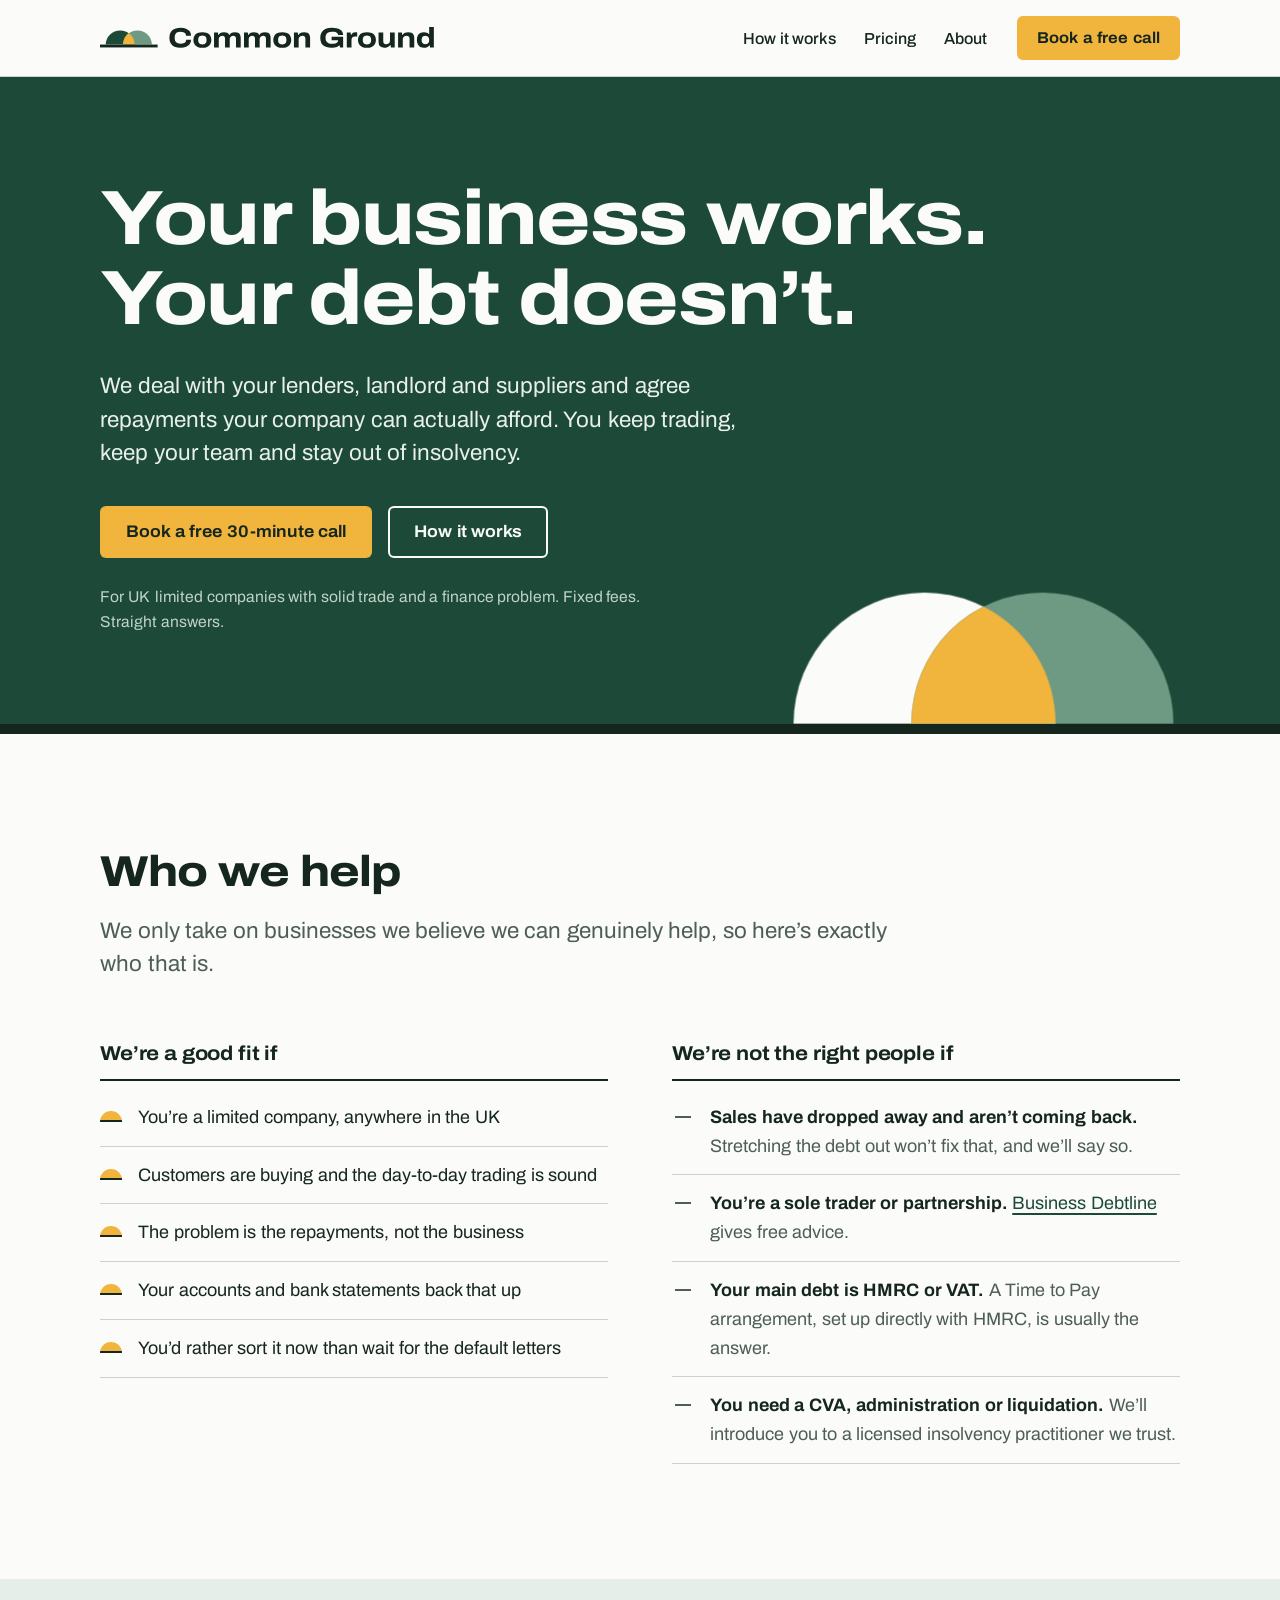
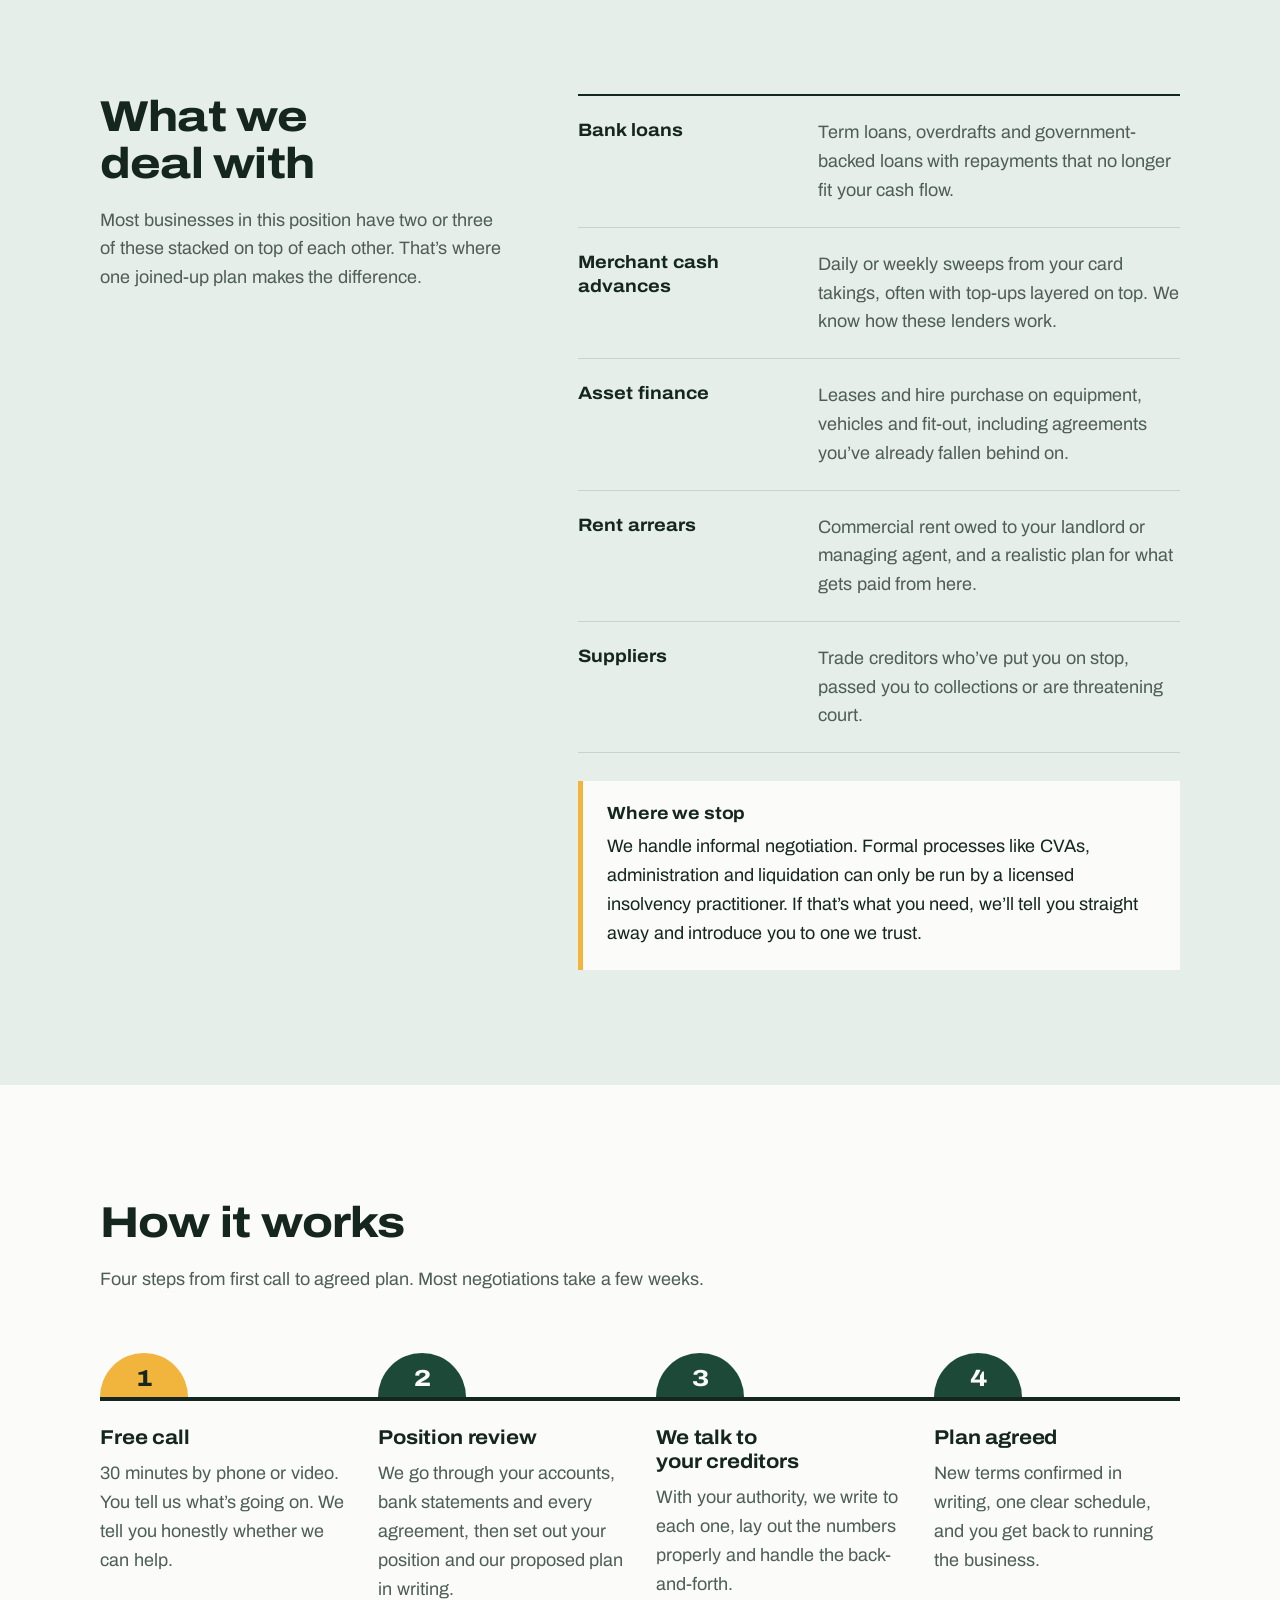
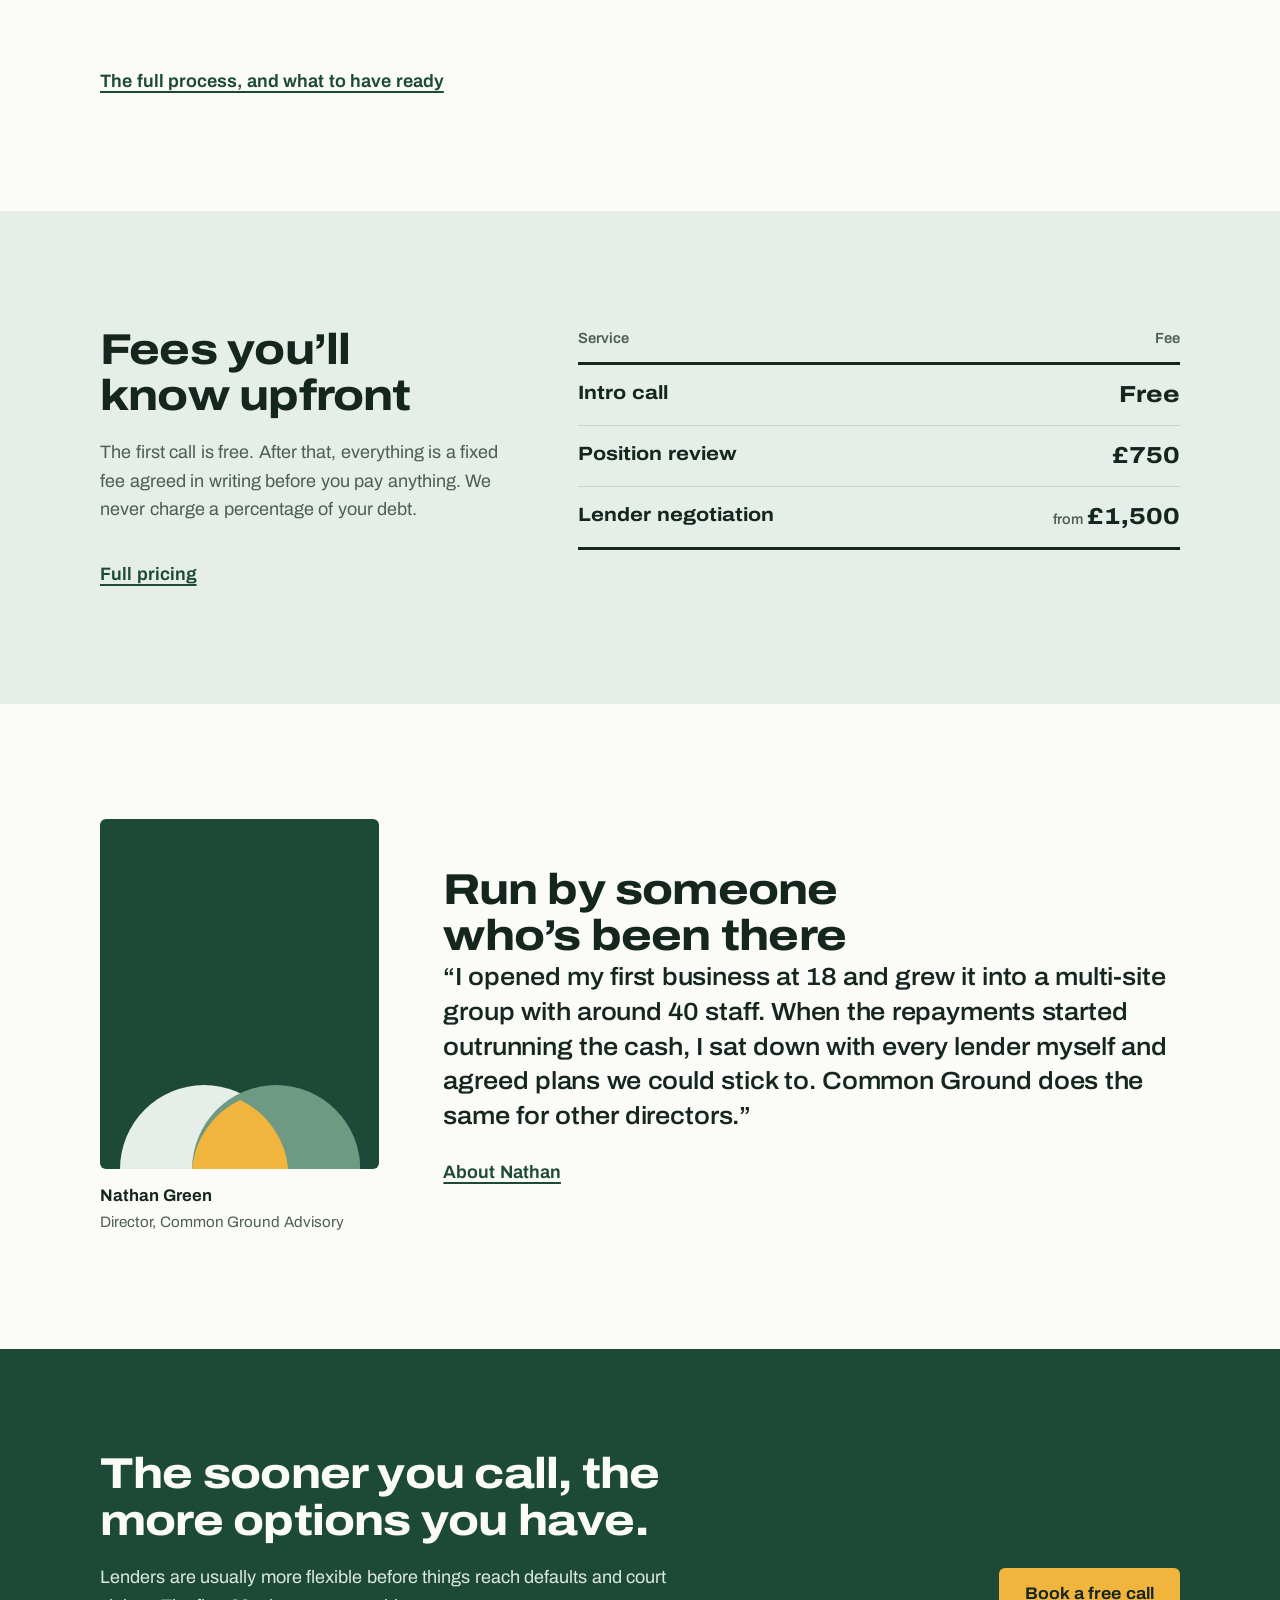
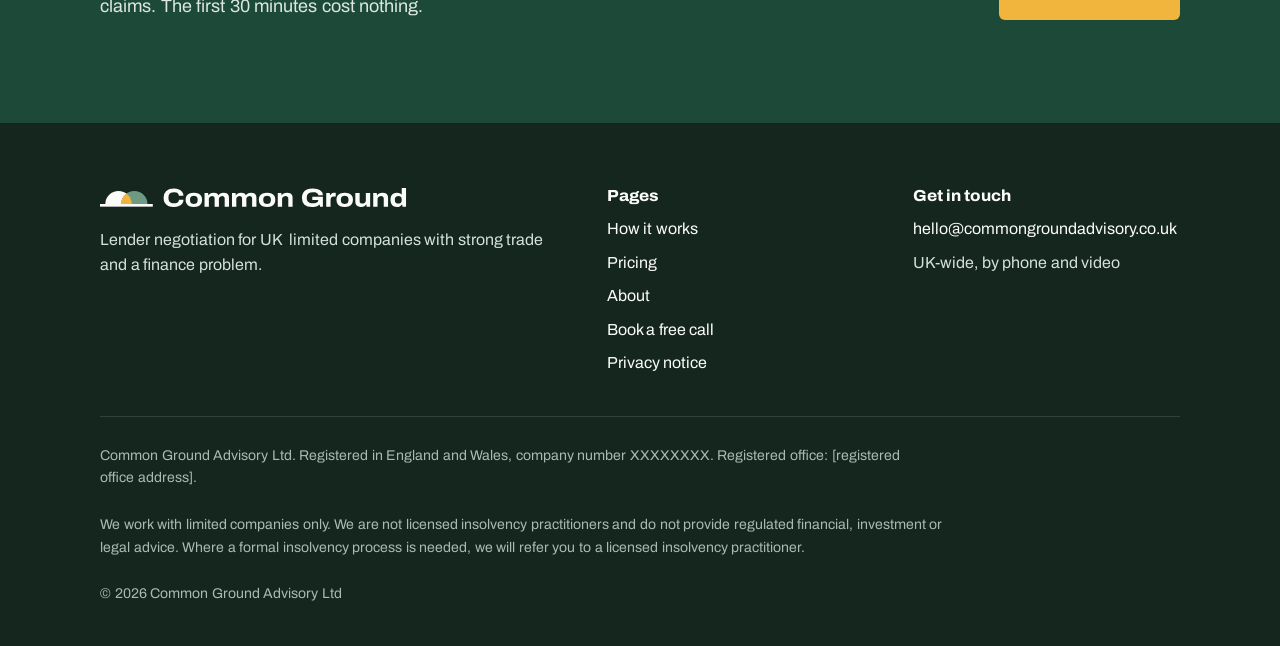
==== index.html @ d784350e "Move the site to the repository root Pages reference assets with root-absolute paths, so serving the" ====
<!doctype html>
<html lang="en-GB" class="no-js">
<head>
<meta charset="utf-8">
<meta name="viewport" content="width=device-width, initial-scale=1">
<title>Common Ground Advisory | Lender negotiation for limited companies</title>
<meta name="description" content="We negotiate with your lenders, landlord and suppliers to agree repayments your business can afford. For UK&thinsp; limited companies with strong trade and a finance problem.">
<link rel="canonical" href="https://www.commongroundadvisory.co.uk/">
<meta property="og:type" content="website">
<meta property="og:site_name" content="Common Ground Advisory">
<meta property="og:title" content="Common Ground Advisory | Lender negotiation for limited companies">
<meta property="og:description" content="We negotiate with your lenders, landlord and suppliers to agree repayments your business can afford. For UK&thinsp; limited companies with strong trade and a finance problem.">
<meta property="og:url" content="https://www.commongroundadvisory.co.uk/">
<meta property="og:image" content="https://www.commongroundadvisory.co.uk/assets/img/og-image.png">
<meta property="og:image:width" content="1200">
<meta property="og:image:height" content="630">
<meta property="og:locale" content="en_GB">
<meta name="twitter:card" content="summary_large_image">
<meta name="theme-color" content="#1D4A38">
<link rel="icon" href="/favicon.svg" type="image/svg+xml">
<link rel="icon" href="/favicon-32.png" sizes="32x32" type="image/png">
<link rel="apple-touch-icon" href="/apple-touch-icon.png">
<link rel="preload" href="/assets/fonts/archivo-variable.woff2" as="font" type="font/woff2" crossorigin>
<link rel="stylesheet" href="/assets/css/site.css">
<script src="/assets/js/site.js" defer></script>
<script type="application/ld+json">
{
  "@context": "https://schema.org",
  "@type": "ProfessionalService",
  "name": "Common Ground Advisory",
  "legalName": "Common Ground Advisory Ltd",
  "url": "https://www.commongroundadvisory.co.uk/",
  "logo": "https://www.commongroundadvisory.co.uk/assets/img/logo.png",
  "image": "https://www.commongroundadvisory.co.uk/assets/img/og-image.png",
  "email": "hello@commongroundadvisory.co.uk",
  "description": "Lender negotiation for UK&thinsp; limited companies with strong trade and a finance problem. We agree affordable repayment plans with lenders, landlords and suppliers.",
  "areaServed": {
    "@type": "Country",
    "name": "United Kingdom"
  },
  "founder": {
    "@type": "Person",
    "name": "Nathan Green"
  }
}
</script>
</head>
<body>
<a class="skip" href="#main">Skip to content</a>
<header class="site-header">
  <div class="wrap">
    <a class="brand" href="/" aria-label="Common Ground Advisory, home">
      <img src="/assets/img/logo-inline.svg" alt="Common Ground Advisory" width="336" height="24">
    </a>
    <button class="menu-toggle" type="button" aria-expanded="false" aria-controls="site-nav"><svg viewBox="0 0 18 18" aria-hidden="true" focusable="false"><path d="M1 4h16M1 9h16M1 14h16" stroke="currentColor" stroke-width="2"/></svg>Menu</button>
    <nav class="nav" id="site-nav" aria-label="Main">
      <ul>
          <li><a href="/how-it-works">How it works</a></li>
          <li><a href="/pricing">Pricing</a></li>
          <li><a href="/about">About</a></li>
      </ul>
      <a class="btn btn-primary" href="/contact">Book a free call</a>
    </nav>
  </div>
</header>
<main id="main">

<section class="hero on-forest">
  <div class="wrap">
    <h1><span>Your business works.</span> <span>Your debt doesn&rsquo;t.</span></h1>
    <div class="hero-copy">
      <p class="lead">We deal with your lenders, landlord and suppliers and agree repayments your company can actually afford. You keep trading, keep your team and stay out of insolvency.</p>
      <div class="btn-row">
        <a class="btn btn-primary" href="/contact">Book a free 30-minute call</a>
        <a class="btn btn-ghost" href="/how-it-works">How it works</a>
      </div>
      <p class="hero-note">For UK&thinsp; limited companies with solid trade and a finance problem. Fixed fees. Straight answers.</p>
    </div>
    <div class="hero-art" aria-hidden="true">
      <svg viewBox="0 0 600 262" xmlns="http://www.w3.org/2000/svg" focusable="false">
  <path class="disc-l" d="M10 262A200 200 0 0 1 410 262Z" fill="#FBFCFA"/>
  <path class="disc-r" d="M190 262A200 200 0 0 1 590 262Z" fill="#6E9A83"/>
  <path class="lens" d="M190 262A200 200 0 0 1 300 83.4A200 200 0 0 1 410 262Z" fill="#F1B43C"/>
</svg>
    </div>
  </div>
</section>
<div class="ground" role="presentation"></div>

<section class="band">
  <div class="wrap">
    <div class="section-head">
      <h2>Who we help</h2>
      <p class="lead muted">We only take on businesses we believe we can genuinely help, so here&rsquo;s exactly who that is.</p>
    </div>
    <div class="fit-grid">
      <div class="fit-col">
        <h3>We&rsquo;re a good fit if</h3>
        <ul class="ticks">
          <li>You&rsquo;re a limited company, anywhere in the UK</li>
          <li>Customers are buying and the day-to-day trading is sound</li>
          <li>The problem is the repayments, not the business</li>
          <li>Your accounts and bank statements back that up</li>
          <li>You&rsquo;d rather sort it now than wait for the default letters</li>
        </ul>
      </div>
      <div class="fit-col">
        <h3>We&rsquo;re not the right people if</h3>
        <ul class="crosses">
          <li><strong>Sales have dropped away and aren&rsquo;t coming back.</strong> Stretching the debt out won&rsquo;t fix that, and we&rsquo;ll say so.</li>
          <li><strong>You&rsquo;re a sole trader or partnership.</strong> <a href="https://businessdebtline.org" rel="noopener">Business Debtline</a> gives free advice.</li>
          <li><strong>Your main debt is HMRC or VAT.</strong> A Time to Pay arrangement, set up directly with HMRC, is usually the answer.</li>
          <li><strong>You need a CVA, administration or liquidation.</strong> We&rsquo;ll introduce you to a licensed insolvency practitioner we trust.</li>
        </ul>
      </div>
    </div>
  </div>
</section>

<section class="band band-sage">
  <div class="wrap split">
    <div class="section-head">
      <h2>What we deal with</h2>
      <p class="muted">Most businesses in this position have two or three of these stacked on top of each other. That&rsquo;s where one joined-up plan makes the difference.</p>
    </div>
    <div>
      <dl class="debts">
        <div><dt>Bank loans</dt><dd>Term loans, overdrafts and government-backed loans with repayments that no longer fit your cash flow.</dd></div>
        <div><dt>Merchant cash advances</dt><dd>Daily or weekly sweeps from your card takings, often with top-ups layered on top. We know how these lenders work.</dd></div>
        <div><dt>Asset finance</dt><dd>Leases and hire purchase on equipment, vehicles and fit-out, including agreements you&rsquo;ve already fallen behind on.</dd></div>
        <div><dt>Rent arrears</dt><dd>Commercial rent owed to your landlord or managing agent, and a realistic plan for what gets paid from here.</dd></div>
        <div><dt>Suppliers</dt><dd>Trade creditors who&rsquo;ve put you on stop, passed you to collections or are threatening court.</dd></div>
      </dl>
      <div class="aside-note">
        <h3>Where we stop</h3>
        <p>We handle informal negotiation. Formal processes like CVAs, administration and liquidation can only be run by a licensed insolvency practitioner. If that&rsquo;s what you need, we&rsquo;ll tell you straight away and introduce you to one we trust.</p>
      </div>
    </div>
  </div>
</section>

<section class="band">
  <div class="wrap">
    <div class="section-head">
      <h2>How it works</h2>
      <p class="muted">Four steps from first call to agreed plan. Most negotiations take a few weeks.</p>
    </div>
    <ol class="steps">
      <li><h3>Free call</h3><p>30 minutes by phone or video. You tell us what&rsquo;s going on. We tell you honestly whether we can help.</p></li>
      <li><h3>Position review</h3><p>We go through your accounts, bank statements and every agreement, then set out your position and our proposed plan in writing.</p></li>
      <li><h3>We talk to your creditors</h3><p>With your authority, we write to each one, lay out the numbers properly and handle the back-and-forth.</p></li>
      <li><h3>Plan agreed</h3><p>New terms confirmed in writing, one clear schedule, and you get back to running the business.</p></li>
    </ol>
    <p class="mt-l"><a class="link-strong" href="/how-it-works">The full process, and what to have ready</a></p>
  </div>
</section>

<section class="band band-sage">
  <div class="wrap split">
    <div class="section-head">
      <h2>Fees you&rsquo;ll know upfront</h2>
      <p class="muted">The first call is free. After that, everything is a fixed fee agreed in writing before you pay anything. We never charge a percentage of your debt.</p>
      <p><a class="link-strong" href="/pricing">Full pricing</a></p>
    </div>
    <table class="ledger compact">
      <thead><tr><th scope="col">Service</th><th scope="col" class="amt">Fee</th></tr></thead>
      <tbody>
        <tr><th scope="row">Intro call</th><td class="amt">Free</td></tr>
        <tr><th scope="row">Position review</th><td class="amt">&pound;750</td></tr>
        <tr><th scope="row">Lender negotiation</th><td class="amt"><span class="from">from</span>&pound;1,500</td></tr>
      </tbody>
    </table>
  </div>
</section>

<section class="band">
  <div class="wrap teaser">
    <figure class="portrait">
      <div class="frame">
        <!-- Replace this placeholder with your photo:
             <img src="/assets/img/nathan.jpg" alt="Nathan Green, Director of Common Ground Advisory" width="800" height="1000"> -->
        <svg viewBox="0 0 400 190" xmlns="http://www.w3.org/2000/svg" aria-hidden="true" focusable="false">
  <path d="M0 190A140 140 0 0 1 280 190Z" fill="#E6EEE9"/>
  <path d="M120 190A140 140 0 0 1 400 190Z" fill="#6E9A83"/>
  <path d="M120 190A140 140 0 0 1 200 75.1A140 140 0 0 1 280 190Z" fill="#F1B43C"/>
</svg>
      </div>
      <figcaption><strong>Nathan Green</strong>Director, Common Ground Advisory</figcaption>
    </figure>
    <div>
      <h2>Run by someone who&rsquo;s been there</h2>
      <blockquote class="mt-m">
        <p>&ldquo;I opened my first business at 18 and grew it into a multi-site group with around 40 staff. When the repayments started outrunning the cash, I sat down with every lender myself and agreed plans we could stick to. Common Ground does the same for other directors.&rdquo;</p>
      </blockquote>
      <a class="link-strong" href="/about">About Nathan</a>
    </div>
  </div>
</section>

<section class="cta-band on-forest">
  <div class="wrap">
    <div>
      <h2>The sooner you call, the more options you have.</h2>
      <p>Lenders are usually more flexible before things reach defaults and court claims. The first 30 minutes cost nothing.</p>
    </div>
    <a class="btn btn-primary" href="/contact">Book a free call</a>
  </div>
</section>
</main>
<footer class="site-footer">
  <div class="wrap">
    <div class="foot-top">
      <div>
        <img src="/assets/img/logo-inline-reverse.svg" alt="Common Ground Advisory" width="308" height="22">
        <p>Lender negotiation for UK&thinsp; limited companies with strong trade and a finance problem.</p>
      </div>
      <div>
        <h2>Pages</h2>
        <ul>
          <li><a href="/how-it-works">How it works</a></li>
          <li><a href="/pricing">Pricing</a></li>
          <li><a href="/about">About</a></li>
          <li><a href="/contact">Book a free call</a></li>
          <li><a href="/privacy">Privacy notice</a></li>
        </ul>
      </div>
      <div>
        <h2>Get in touch</h2>
        <ul>
          <li><a href="mailto:hello@commongroundadvisory.co.uk">hello@<wbr>commongroundadvisory.co.uk</a></li>
          <li>UK-wide, by phone and video</li>
        </ul>
      </div>
    </div>
    <div class="legal">
      <p>Common Ground Advisory Ltd. Registered in England and Wales, company number XXXXXXXX. Registered office: [registered office address].</p>
      <p>We work with limited companies only. We are not licensed insolvency practitioners and do not provide regulated financial, investment or legal advice. Where a formal insolvency process is needed, we will refer you to a licensed insolvency practitioner.</p>
      <p>&copy; 2026 Common Ground Advisory Ltd</p>
    </div>
  </div>
</footer>
</body>
</html>
---- assets/css/site.css ----
/* Common Ground Advisory
   Colours, type and layout for the whole site. */

@font-face {
  font-family: "Archivo";
  src: url("/assets/fonts/archivo-variable.woff2") format("woff2-variations"),
       url("/assets/fonts/archivo-variable.woff2") format("woff2");
  font-weight: 100 900;
  font-stretch: 62% 125%;
  font-style: normal;
  font-display: swap;
}

:root {
  --ink: #15261F;
  --forest: #1D4A38;
  --forest-deep: #173D2E;
  --moss: #6E9A83;
  --sage: #E6EEE9;
  --paper: #FBFCFA;
  --marigold: #F1B43C;
  --marigold-deep: #DE9F22;
  --muted: #4E5E56;
  --rule: #C6D4CB;
  --on-forest-muted: #BFD3C7;

  --wrap: 1160px;
  --gutter: clamp(20px, 4vw, 40px);
  --band: clamp(64px, 9vw, 120px);
  --radius: 6px;

  --display: "Archivo", "Helvetica Neue", Arial, sans-serif;
  --text: "Archivo", "Helvetica Neue", Arial, sans-serif;
}

*, *::before, *::after { box-sizing: border-box; }
html { -webkit-text-size-adjust: 100%; text-size-adjust: 100%; }
body {
  margin: 0;
  background: var(--paper);
  color: var(--ink);
  font-family: var(--text);
  font-size: 1.125rem;
  line-height: 1.6;
  font-stretch: 100%;
  font-weight: 400;
  word-spacing: 0.03em;
  -webkit-font-smoothing: antialiased;
  text-rendering: optimizeLegibility;
}
img, svg { display: block; max-width: 100%; }

/* ---------- Type ---------- */
h1, h2, h3, h4 {
  word-spacing: 0;
  font-family: var(--display);
  font-stretch: 116%;
  font-weight: 760;
  line-height: 1.04;
  letter-spacing: -0.018em;
  margin: 0;
  text-wrap: balance;
}
h1 { font-size: clamp(2.5rem, 5.8vw, 4.6rem); }
h2 { font-size: clamp(1.85rem, 3.4vw, 2.7rem); line-height: 1.08; }
h3 { font-size: 1.25rem; font-stretch: 110%; font-weight: 700; line-height: 1.2; letter-spacing: -0.008em; }
p { margin: 0 0 1em; text-wrap: pretty; }
p:last-child { margin-bottom: 0; }
.lead { font-size: clamp(1.2rem, 1.8vw, 1.4rem); line-height: 1.5; max-width: 38em; }
.small { font-size: 0.9rem; line-height: 1.55; }
.muted { color: var(--muted); }
.measure { max-width: 40em; }

a { color: var(--forest); text-decoration-thickness: 1.5px; text-underline-offset: 0.2em; }
a:hover { color: var(--ink); text-decoration-thickness: 2.5px; }
:focus-visible { outline: 3px solid var(--marigold); outline-offset: 3px; border-radius: 2px; }

strong { font-weight: 680; }

.skip {
  position: absolute; left: 12px; top: -60px; z-index: 50;
  background: var(--ink); color: var(--paper); padding: 10px 16px; border-radius: var(--radius);
}
.skip:focus { top: 12px; }

.wrap { max-width: var(--wrap); margin-inline: auto; padding-inline: var(--gutter); }

/* ---------- Buttons ---------- */
.btn {
  display: inline-flex; align-items: center; justify-content: center;
  min-height: 52px; padding: 12px 24px;
  font: inherit; font-weight: 660; font-stretch: 106%; font-size: 1.05rem; line-height: 1.2;
  text-decoration: none; border-radius: var(--radius); border: 2px solid transparent;
  cursor: pointer; transition: background-color .15s ease, color .15s ease, border-color .15s ease;
}
.btn-primary { background: var(--marigold); color: var(--ink); }
.btn-primary:hover { background: var(--marigold-deep); color: var(--ink); }
.btn-primary:focus-visible { outline-color: var(--ink); }
.btn-ghost { border-color: currentColor; color: var(--ink); background: transparent; }
.btn-ghost:hover { background: var(--ink); border-color: var(--ink); color: var(--paper); }
.on-forest .btn-ghost { color: var(--paper); }
.on-forest .btn-ghost:hover { background: var(--paper); border-color: var(--paper); color: var(--forest); }
.btn-row { display: flex; flex-wrap: wrap; gap: 12px 16px; align-items: center; }

/* ---------- Header ---------- */
.site-header { background: var(--paper); border-bottom: 1px solid var(--rule); position: relative; z-index: 20; }
.site-header .wrap { display: flex; align-items: center; justify-content: space-between; gap: 24px; min-height: 76px; }
.brand { display: inline-flex; align-items: center; flex-shrink: 0; }
.brand img { height: 24px; width: auto; }
@media (max-width: 480px) { .brand img { height: 16px; } .site-header .wrap { gap: 12px; } }
.nav { display: flex; align-items: center; gap: 30px; }
.nav ul { display: flex; gap: 28px; list-style: none; margin: 0; padding: 0; }
.nav a:not(.btn) {
  color: var(--ink); text-decoration: none; font-weight: 520; font-size: 1rem;
  padding-block: 6px; border-bottom: 2px solid transparent;
}
.nav a:not(.btn):hover { border-bottom-color: var(--ink); }
.nav a[aria-current="page"] { border-bottom-color: var(--marigold); }
.nav .btn { min-height: 44px; padding: 8px 18px; font-size: 0.98rem; }
.menu-toggle {
  display: none; align-items: center; gap: 10px;
  font: inherit; font-weight: 600; font-size: 1rem; color: var(--ink);
  background: none; border: 2px solid var(--ink); border-radius: var(--radius);
  min-height: 44px; padding: 6px 14px; cursor: pointer;
}
.menu-toggle svg { width: 18px; height: 18px; flex: none; max-width: none; }

@media (max-width: 900px) {
  .menu-toggle { display: inline-flex; }
  .nav {
    display: none; position: absolute; left: 0; right: 0; top: 100%;
    background: var(--paper); border-bottom: 1px solid var(--rule);
    flex-direction: column; align-items: stretch; gap: 0; padding: 8px var(--gutter) 24px;
  }
  .nav.is-open { display: flex; }
  .nav ul { flex-direction: column; gap: 0; }
  .nav li a:not(.btn) { display: block; padding: 14px 0; border-bottom: 1px solid var(--rule); font-size: 1.1rem; }
  .nav li a[aria-current="page"] { border-bottom-color: var(--rule); box-shadow: inset 4px 0 0 var(--marigold); padding-left: 14px; }
  .nav .btn { margin-top: 18px; min-height: 52px; }
}
.no-js .nav { display: flex; position: static; }

/* ---------- Bands ---------- */
.band { padding-block: var(--band); }
.band-sage { background: var(--sage); }
.band-forest { background: var(--forest); color: var(--paper); }
.band-forest a:not(.btn) { color: var(--paper); }
.band-forest .muted { color: var(--on-forest-muted); }

.section-head { display: grid; gap: 18px; margin-bottom: clamp(36px, 5vw, 60px); max-width: 44em; }

/* ---------- Home hero ---------- */
.hero { background: var(--forest); color: var(--paper); overflow: hidden; position: relative; }
.hero .wrap {
  display: grid; grid-template-columns: minmax(0, 1.25fr) minmax(0, 0.75fr);
  column-gap: 32px; align-items: end;
  padding-top: clamp(56px, 8vw, 104px);
}
.hero h1 { grid-column: 1 / -1; font-size: clamp(2.5rem, 6vw, 5.2rem); }
.hero h1 span { display: block; }
.hero-copy { padding-bottom: clamp(56px, 7vw, 96px); }
.hero .lead { margin-top: 30px; color: #E9F0EC; }
.hero .btn-row { margin-top: 36px; }
.hero-note { margin-top: 26px; color: var(--on-forest-muted); font-size: 0.98rem; }

.hero-art { align-self: end; justify-self: end; width: 100%; max-width: 480px; }
.hero-art svg { width: 100%; height: auto; overflow: visible; }
.hero-art path { transform-box: fill-box; }
.ground { height: 10px; background: var(--ink); }

@media (prefers-reduced-motion: no-preference) {
  .hero-art .disc-l { animation: slide-l 1.1s cubic-bezier(.2,.7,.2,1) both .15s; }
  .hero-art .disc-r { animation: slide-r 1.1s cubic-bezier(.2,.7,.2,1) both .15s; }
  .hero-art .lens { animation: lens-in .5s ease-out both 1.1s; }
  @keyframes slide-l { from { transform: translateX(-34%); } to { transform: none; } }
  @keyframes slide-r { from { transform: translateX(34%); } to { transform: none; } }
  @keyframes lens-in { from { opacity: 0; } to { opacity: 1; } }
}

@media (max-width: 860px) {
  .hero .wrap { grid-template-columns: 1fr; gap: 0; }
  .hero .lead { margin-top: 24px; }
  .hero-copy { padding-bottom: 44px; }
  .hero-art { justify-self: center; max-width: 360px; }
}

/* ---------- Inner page header ---------- */
.page-head { background: var(--sage); border-bottom: 10px solid var(--ink); }
.page-head .wrap { padding-block: clamp(56px, 8vw, 100px) clamp(48px, 6vw, 80px); display: grid; gap: 24px; }
.page-head h1 { max-width: 12em; }

/* ---------- Fit lists ---------- */
.fit-grid { display: grid; grid-template-columns: 1fr 1fr; gap: clamp(28px, 5vw, 72px); }
.fit-col h3 { padding-bottom: 14px; border-bottom: 2px solid var(--ink); margin-bottom: 8px; }
.ticks, .crosses { list-style: none; margin: 0; padding: 0; }
.ticks li, .crosses li { position: relative; padding: 14px 0 14px 38px; border-bottom: 1px solid var(--rule); }
.ticks li::before {
  content: ""; position: absolute; left: 0; top: 22px; width: 22px; height: 11px;
  background: var(--marigold); border-radius: 11px 11px 0 0; box-shadow: inset 0 -2px 0 var(--ink);
}
.crosses li { color: var(--muted); }
.crosses li::before {
  content: ""; position: absolute; left: 3px; top: 27px; width: 16px; height: 2px; background: var(--muted);
}
.crosses strong { color: var(--ink); }
@media (max-width: 760px) { .fit-grid { grid-template-columns: 1fr; } }

/* ---------- Debt types ---------- */
.split { display: grid; grid-template-columns: minmax(0, 0.8fr) minmax(0, 1.2fr); gap: clamp(32px, 6vw, 96px); align-items: start; }
.split .section-head { margin-bottom: 0; }
@media (min-width: 901px) { .split > .section-head { position: sticky; top: 32px; } }
@media (max-width: 900px) { .split { grid-template-columns: 1fr; } }

.debts { margin: 0; border-top: 2px solid var(--ink); }
.debts > div { display: grid; grid-template-columns: 13rem 1fr; gap: 8px 32px; padding: 22px 0; border-bottom: 1px solid var(--rule); }
.debts dt { font-weight: 700; font-stretch: 110%; font-size: 1.12rem; line-height: 1.35; }
.debts dd { margin: 0; color: var(--muted); }
@media (max-width: 620px) { .debts > div { grid-template-columns: 1fr; } }

.aside-note { margin-top: 28px; padding: 22px 24px; background: var(--paper); border-left: 5px solid var(--marigold); }
.aside-note h3 { margin-bottom: 8px; font-size: 1.1rem; }

/* ---------- Steps on a ground line ---------- */
.steps {
  list-style: none; margin: 0; padding: 0; counter-reset: step;
  display: grid; grid-template-columns: repeat(var(--n, 4), minmax(0, 1fr)); gap: 32px;
  position: relative;
}
.steps::before { /* the ground line */
  content: ""; position: absolute; left: 0; right: 0; top: 44px; height: 4px; background: var(--ink);
}
.steps li { counter-increment: step; position: relative; padding-top: 72px; }
.steps li::before {
  content: counter(step);
  position: absolute; left: 0; top: 0; width: 88px; height: 44px;
  display: grid; place-items: end center; padding-bottom: 2px;
  background: var(--forest); color: var(--paper); border-radius: 44px 44px 0 0;
  font-family: var(--display); font-weight: 780; font-stretch: 118%; font-size: 1.45rem; line-height: 1.4;
  font-variant-numeric: tabular-nums;
}
.steps li:first-child::before { background: var(--marigold); color: var(--ink); }
.steps h3 { margin-bottom: 10px; }
.steps p { color: var(--muted); }
.band-sage .steps p { color: var(--muted); }
@media (max-width: 900px) {
  .steps { grid-template-columns: 1fr; gap: 0; }
  .steps::before { top: 0; bottom: 0; left: 42px; right: auto; width: 4px; height: auto; }
  .steps li { padding: 0 0 36px 116px; min-height: 80px; }
  .steps li:last-child { padding-bottom: 0; }
  .steps li::before { top: 0; }
}

/* ---------- Detailed process ---------- */
.process { list-style: none; margin: 0; padding: 0; counter-reset: step; border-top: 2px solid var(--ink); }
.process > li {
  counter-increment: step; display: grid; grid-template-columns: 5.5rem minmax(0, 1fr) minmax(0, 17rem);
  gap: 16px 40px; padding: 40px 0; border-bottom: 1px solid var(--rule);
}
.process > li::before {
  content: counter(step);
  font-family: var(--display); font-weight: 780; font-stretch: 120%; font-size: 3rem; line-height: 1;
  color: var(--forest); font-variant-numeric: tabular-nums;
}
.process h2 { font-size: clamp(1.5rem, 2.4vw, 1.9rem); margin-bottom: 14px; }
.process .body p { max-width: 36em; }
.process .gets { align-self: start; background: var(--sage); padding: 18px 20px; border-radius: var(--radius); font-size: 1rem; }
.process .gets h3 { font-size: 1rem; font-stretch: 105%; margin-bottom: 6px; }
.process .gets p { color: var(--muted); }
.process .optional { font-weight: 500; font-stretch: 100%; font-size: 0.6em; color: var(--muted); letter-spacing: 0; vertical-align: middle; margin-left: 6px; }
@media (max-width: 900px) {
  .process > li { grid-template-columns: 3.5rem minmax(0, 1fr); }
  .process > li::before { font-size: 2.2rem; }
  .process .gets { grid-column: 2; }
}
@media (max-width: 600px) {
  .process > li { grid-template-columns: 1fr; gap: 12px; padding: 32px 0; }
  .process > li::before { font-size: 2rem; }
  .process .gets { grid-column: 1; }
}

.checklist { columns: 2; column-gap: 48px; list-style: none; padding: 0; margin: 0; }
.checklist li { break-inside: avoid; padding: 12px 0 12px 34px; position: relative; border-bottom: 1px solid var(--rule); }
.checklist li::before {
  content: ""; position: absolute; left: 0; top: 19px; width: 18px; height: 14px;
  border: 2px solid var(--ink); border-radius: 2px;
}
@media (max-width: 700px) { .checklist { columns: 1; } }

/* ---------- Ledger (fees) ---------- */
.ledger { width: 100%; border-collapse: collapse; font-variant-numeric: tabular-nums lining-nums; }
.ledger caption { text-align: left; font-size: 0.95rem; color: var(--muted); caption-side: bottom; padding-top: 16px; }
.ledger thead th {
  text-align: left; font-weight: 600; font-size: 0.92rem; color: var(--muted);
  padding: 0 0 12px; border-bottom: 3px solid var(--ink);
}
.ledger td, .ledger tbody th { padding: 24px 0; border-bottom: 1px solid var(--rule); vertical-align: top; text-align: left; }
.ledger tbody tr:last-child td, .ledger tbody tr:last-child th { border-bottom: 3px solid var(--ink); }
.ledger tbody th { font-family: var(--display); font-stretch: 112%; font-weight: 720; font-size: 1.2rem; line-height: 1.3; padding-right: 32px; width: 28%; }
.ledger td.desc { color: var(--muted); padding-right: 32px; }
.ledger .amt { text-align: right; white-space: nowrap; font-family: var(--display); font-stretch: 116%; font-weight: 760; font-size: 1.45rem; line-height: 1.2; }
.ledger thead .amt { font-family: var(--text); font-stretch: 100%; font-weight: 600; font-size: 0.92rem; }
.ledger .amt small { display: block; font-family: var(--text); font-stretch: 100%; font-weight: 450; font-size: 0.85rem; color: var(--muted); margin-top: 4px; }
.ledger .from { font-size: 0.9rem; font-weight: 560; font-stretch: 100%; margin-right: 4px; color: var(--muted); }
.ledger.compact tbody th { width: auto; }
.ledger.compact td, .ledger.compact tbody th { padding: 16px 0; }
@media (max-width: 700px) {
  .ledger thead { display: none; }
  .ledger tbody tr { display: grid; grid-template-columns: 1fr auto; gap: 6px 16px; padding: 20px 0; border-bottom: 1px solid var(--rule); }
  .ledger tbody tr:last-child { border-bottom: 3px solid var(--ink); }
  .ledger tbody th, .ledger td { padding: 0; border: 0 !important; width: auto; }
  .ledger td.desc { grid-column: 1 / -1; grid-row: 2; padding-right: 0; }
  .ledger .amt { grid-column: 2; grid-row: 1; }
  .ledger:not(.compact) { border-top: 3px solid var(--ink); }
}

.tiers { display: grid; grid-template-columns: repeat(3, 1fr); border-top: 2px solid var(--ink); }
.tiers > div { padding: 22px 24px 22px 0; border-bottom: 1px solid var(--rule); }
.tiers > div + div { padding-left: 24px; border-left: 1px solid var(--rule); }
.tiers dt { color: var(--muted); font-size: 1rem; }
.tiers dd { margin: 4px 0 0; font-family: var(--display); font-stretch: 116%; font-weight: 760; font-size: 1.7rem; font-variant-numeric: tabular-nums; }
@media (max-width: 620px) {
  .tiers { grid-template-columns: 1fr; }
  .tiers > div + div { padding-left: 0; border-left: 0; }
  .tiers > div { display: flex; justify-content: space-between; align-items: baseline; padding-right: 0; }
}

.principles { display: grid; grid-template-columns: repeat(2, minmax(0, 1fr)); gap: 0 56px; margin: 0; }
.principles > div { padding: 24px 0; border-top: 1px solid var(--rule); }
.principles dt { font-family: var(--display); font-stretch: 112%; font-weight: 720; font-size: 1.2rem; line-height: 1.3; margin-bottom: 8px; }
.principles dd { margin: 0; color: var(--muted); }
@media (max-width: 760px) { .principles { grid-template-columns: 1fr; } }

/* ---------- About ---------- */
.person { display: grid; grid-template-columns: minmax(0, 0.75fr) minmax(0, 1.25fr); gap: clamp(32px, 6vw, 88px); align-items: start; }
.portrait { margin: 0; }
.portrait .frame {
  aspect-ratio: 4 / 5; background: var(--forest); border-radius: var(--radius); overflow: hidden;
  display: grid; place-items: end center; position: relative;
}
.portrait .frame img { width: 100%; height: 100%; object-fit: cover; }
.portrait .frame svg { width: 86%; margin-bottom: 0; }
.portrait figcaption { margin-top: 14px; font-size: 0.95rem; color: var(--muted); }
.portrait figcaption strong { display: block; color: var(--ink); font-size: 1.05rem; }
.story p { max-width: 36em; }
.story .lead { margin-bottom: 1.2em; }
.pull {
  margin: 36px 0; padding: 0 0 0 24px; border-left: 5px solid var(--marigold);
  font-family: var(--display); font-stretch: 110%; font-weight: 640; font-size: clamp(1.3rem, 2.2vw, 1.6rem); line-height: 1.3; letter-spacing: -0.01em;
  max-width: 24em;
}
@media (max-width: 800px) {
  .person { grid-template-columns: 1fr; }
  .portrait { max-width: 340px; }
}

.teaser { display: grid; grid-template-columns: minmax(0, 0.55fr) minmax(0, 1.45fr); gap: clamp(28px, 5vw, 72px); align-items: center; }
.teaser .portrait { max-width: 300px; }
.teaser blockquote { margin: 0 0 24px; }
.teaser blockquote p {
  font-family: var(--display); font-stretch: 108%; font-weight: 560; font-size: clamp(1.25rem, 2vw, 1.55rem); line-height: 1.4; letter-spacing: -0.006em; max-width: 30em;
}
@media (max-width: 760px) { .teaser { grid-template-columns: 1fr; } .teaser .portrait { max-width: 220px; } }

/* ---------- FAQ ---------- */
.faq { border-top: 2px solid var(--ink); max-width: 52rem; }
.faq details { border-bottom: 1px solid var(--rule); }
.faq summary {
  list-style: none; cursor: pointer; padding: 22px 48px 22px 0; position: relative;
  font-family: var(--display); font-stretch: 110%; font-weight: 680; font-size: 1.2rem; line-height: 1.35;
}
.faq summary::-webkit-details-marker { display: none; }
.faq summary::after, .faq summary::before {
  content: ""; position: absolute; right: 6px; top: 50%; width: 18px; height: 3px; background: var(--ink);
  transition: transform .2s ease;
}
.faq summary::before { transform: rotate(90deg); }
.faq details[open] summary::before { transform: rotate(0deg); }
.faq summary:hover { color: var(--forest); }
.faq .answer { padding: 0 0 24px; max-width: 40em; color: var(--muted); }

/* ---------- CTA band ---------- */
.cta-band { background: var(--forest); color: var(--paper); position: relative; overflow: hidden; }
.cta-band .wrap { display: grid; grid-template-columns: minmax(0, 1fr) auto; gap: 32px 64px; align-items: end; padding-block: clamp(64px, 8vw, 104px); }
.cta-band h2 { max-width: 14em; }
.cta-band p { margin-top: 18px; color: #DCE7E1; max-width: 34em; }
@media (max-width: 800px) { .cta-band .wrap { grid-template-columns: 1fr; align-items: start; } }

/* ---------- Contact ---------- */
.contact-grid { display: grid; grid-template-columns: minmax(0, 1.3fr) minmax(0, 0.7fr); gap: clamp(36px, 6vw, 88px); align-items: start; }
@media (max-width: 900px) { .contact-grid { grid-template-columns: 1fr; } }

.form { display: grid; gap: 24px; }
.form .row { display: grid; grid-template-columns: 1fr 1fr; gap: 24px; }
@media (max-width: 620px) { .form .row { grid-template-columns: 1fr; } }
.field { display: grid; gap: 8px; }
.field label, .field legend { font-weight: 620; font-size: 1rem; }
.field .hint { font-size: 0.92rem; color: var(--muted); margin-top: -4px; }
.field .req { color: var(--muted); font-weight: 450; }
input[type="text"], input[type="email"], input[type="tel"], select, textarea {
  width: 100%; font: inherit; font-size: 1.05rem; color: var(--ink);
  background: #fff; border: 1.5px solid #93A89B; border-radius: var(--radius);
  padding: 12px 14px; min-height: 52px;
}
textarea { min-height: 150px; resize: vertical; line-height: 1.5; }
select {
  appearance: none; -webkit-appearance: none;
  background-image: url("data:image/svg+xml,%3Csvg xmlns='http://www.w3.org/2000/svg' viewBox='0 0 12 8'%3E%3Cpath d='M1 1l5 5 5-5' fill='none' stroke='%2315261F' stroke-width='2'/%3E%3C/svg%3E");
  background-repeat: no-repeat; background-position: right 16px center; background-size: 12px 8px; padding-right: 44px;
}
input:focus, select:focus, textarea:focus { outline: 3px solid var(--marigold); outline-offset: 1px; border-color: var(--ink); }
fieldset { border: 0; padding: 0; margin: 0; min-width: 0; }
fieldset legend { padding: 0; margin-bottom: 10px; }
.checks { display: grid; grid-template-columns: repeat(2, minmax(0, 1fr)); gap: 10px 24px; }
@media (max-width: 520px) { .checks { grid-template-columns: 1fr; } }
.check { display: flex; gap: 12px; align-items: center; font-size: 1.02rem; cursor: pointer; min-height: 36px; }
.check input { width: 22px; height: 22px; margin: 0; accent-color: var(--forest); flex-shrink: 0; }
.hp { position: absolute; left: -10000px; width: 1px; height: 1px; overflow: hidden; }
.form-foot { display: grid; gap: 14px; }
.form-foot .btn { justify-self: start; }
.form-status { padding: 18px 20px; border-radius: var(--radius); font-weight: 520; }
.form-status:empty { display: none; }
.form-status.is-ok { background: var(--sage); border-left: 5px solid var(--forest); }
.form-status.is-error { background: #FBEDE9; border-left: 5px solid #A33A22; }

.next-steps .email, .foot-top a[href^="mailto"] { overflow-wrap: anywhere; }
.contact-grid > * { min-width: 0; }
.next-steps { background: var(--sage); border-radius: var(--radius); padding: 28px; display: grid; gap: 22px; }
.next-steps h2 { font-size: 1.4rem; }
.next-steps ol { margin: 0; padding-left: 1.3em; display: grid; gap: 12px; }
.next-steps ol li::marker { font-weight: 760; color: var(--forest); }
.next-steps .contact-line { padding-top: 20px; border-top: 1px solid var(--rule); }

/* ---------- Prose (privacy) ---------- */
.prose { max-width: 42em; }
.prose h2 { font-size: 1.6rem; margin: 2.2em 0 0.6em; }
.prose h2:first-child { margin-top: 0; }
.prose ul { padding-left: 1.2em; margin: 0 0 1em; }
.prose li { margin-bottom: 0.4em; }

/* ---------- Footer ---------- */
.site-footer { background: var(--ink); color: #D5E0DA; font-size: 1rem; }
.site-footer a { color: var(--paper); }
.site-footer .wrap { padding-block: 64px 40px; }
.foot-top { display: grid; grid-template-columns: minmax(0, 1.4fr) repeat(2, minmax(0, 0.8fr)); gap: 40px; padding-bottom: 40px; border-bottom: 1px solid #2E443A; }
.foot-top img { height: 22px; width: auto; margin-bottom: 18px; }
.foot-top h2 { font-size: 1rem; font-stretch: 105%; color: var(--paper); margin-bottom: 12px; letter-spacing: 0; }
.foot-top ul { list-style: none; margin: 0; padding: 0; display: grid; gap: 8px; }
.foot-top ul a { text-decoration: none; }
.foot-top ul a:hover { text-decoration: underline; }
.legal { padding-top: 28px; font-size: 0.88rem; line-height: 1.6; color: #A9BBB1; display: grid; gap: 10px; max-width: 60em; }
@media (max-width: 760px) { .foot-top { grid-template-columns: 1fr 1fr; } .foot-top > div:first-child { grid-column: 1 / -1; } }

/* ---------- Utilities ---------- */
.mt-l { margin-top: clamp(40px, 5vw, 64px); }
.mt-m { margin-top: 28px; }
.link-strong { font-weight: 640; }
.visually-hidden { position: absolute !important; width: 1px; height: 1px; overflow: hidden; clip: rect(0 0 0 0); white-space: nowrap; }

@media print {
  .site-header, .site-footer, .cta-band, .hero-art { display: none; }
  body { background: #fff; }
}
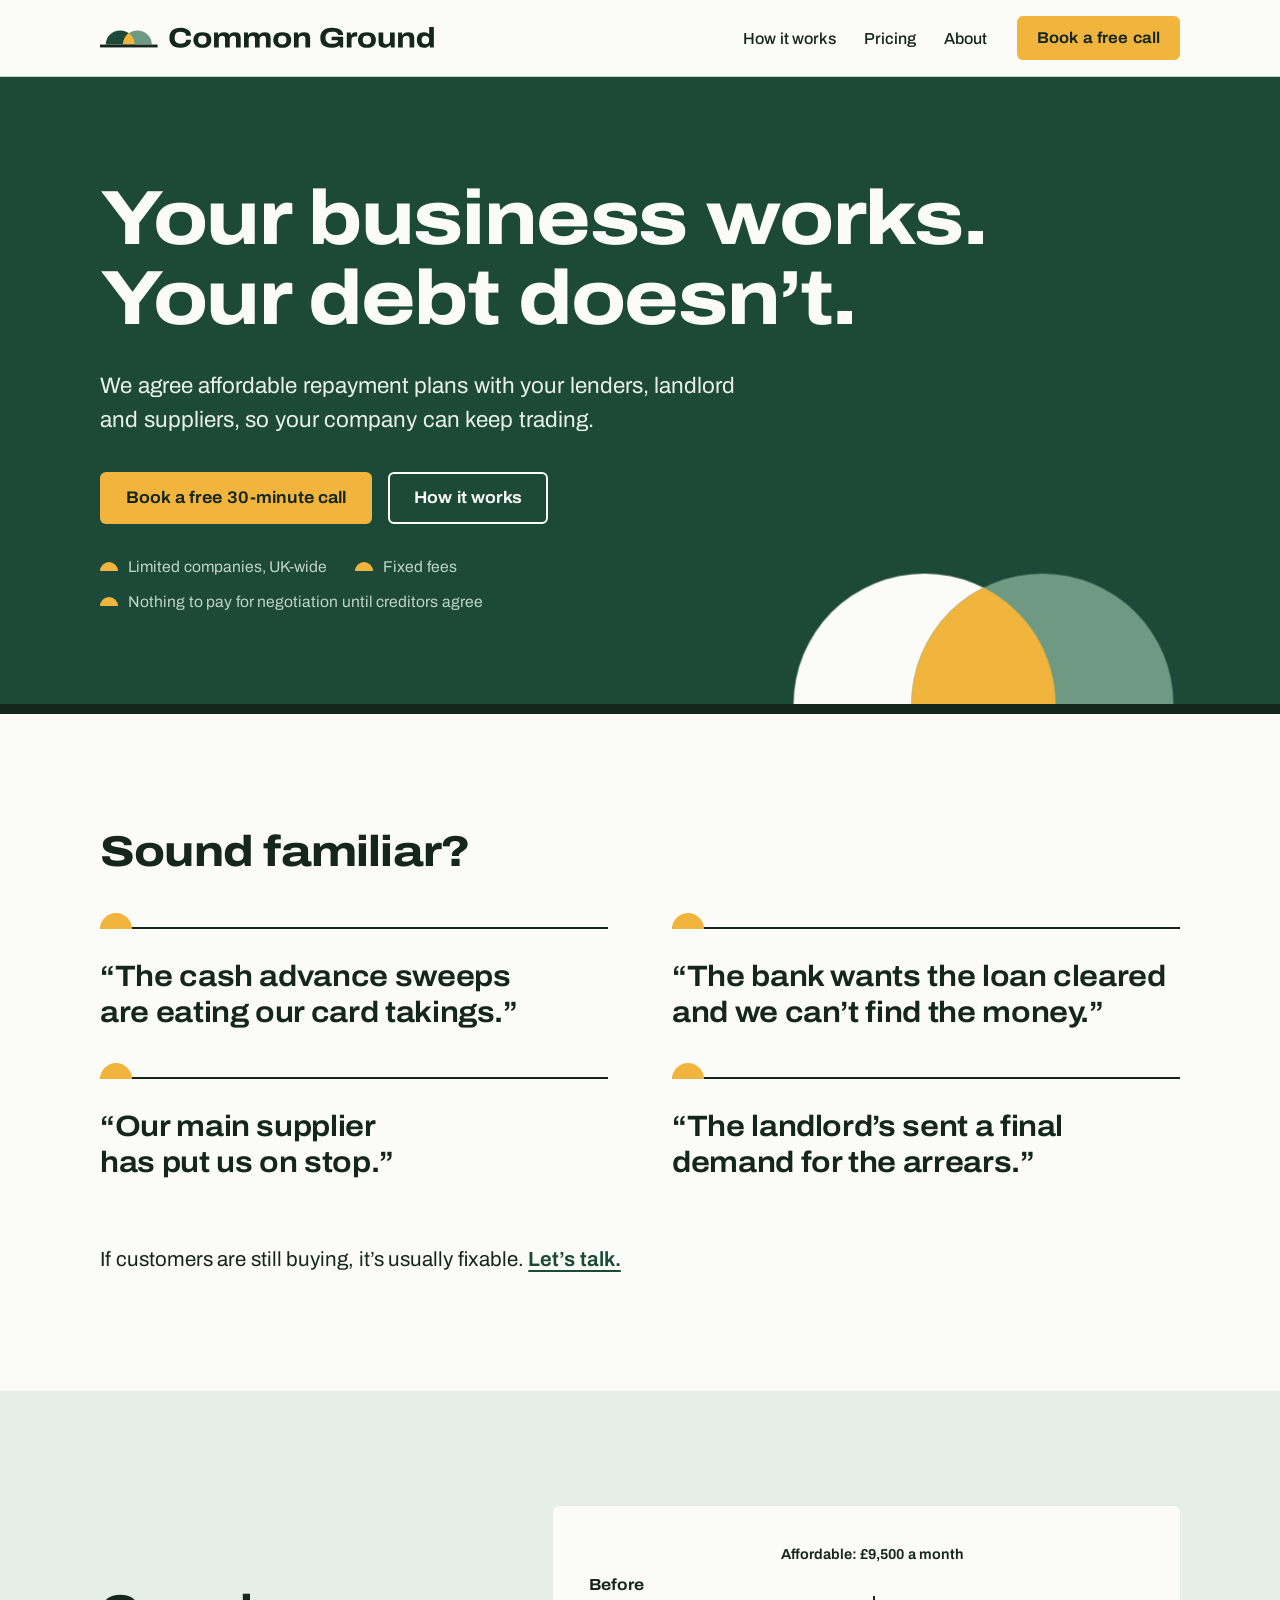
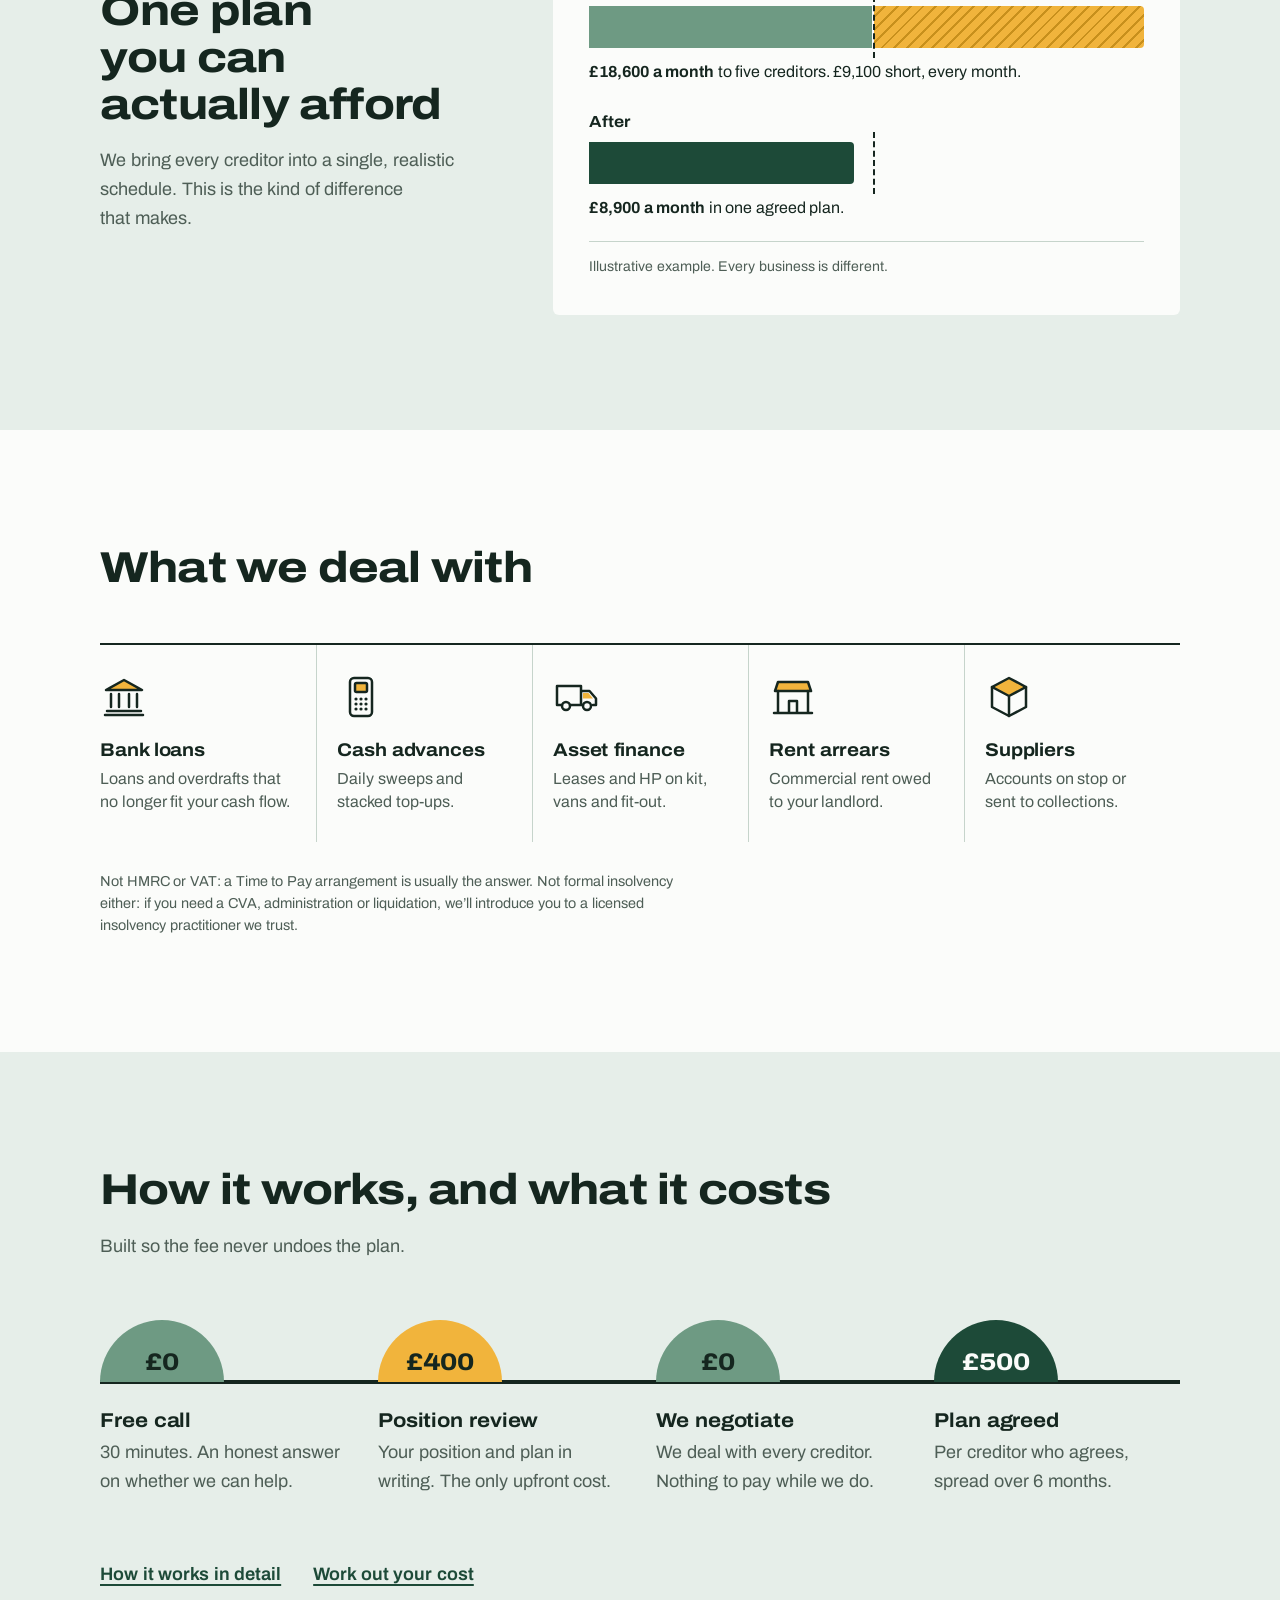
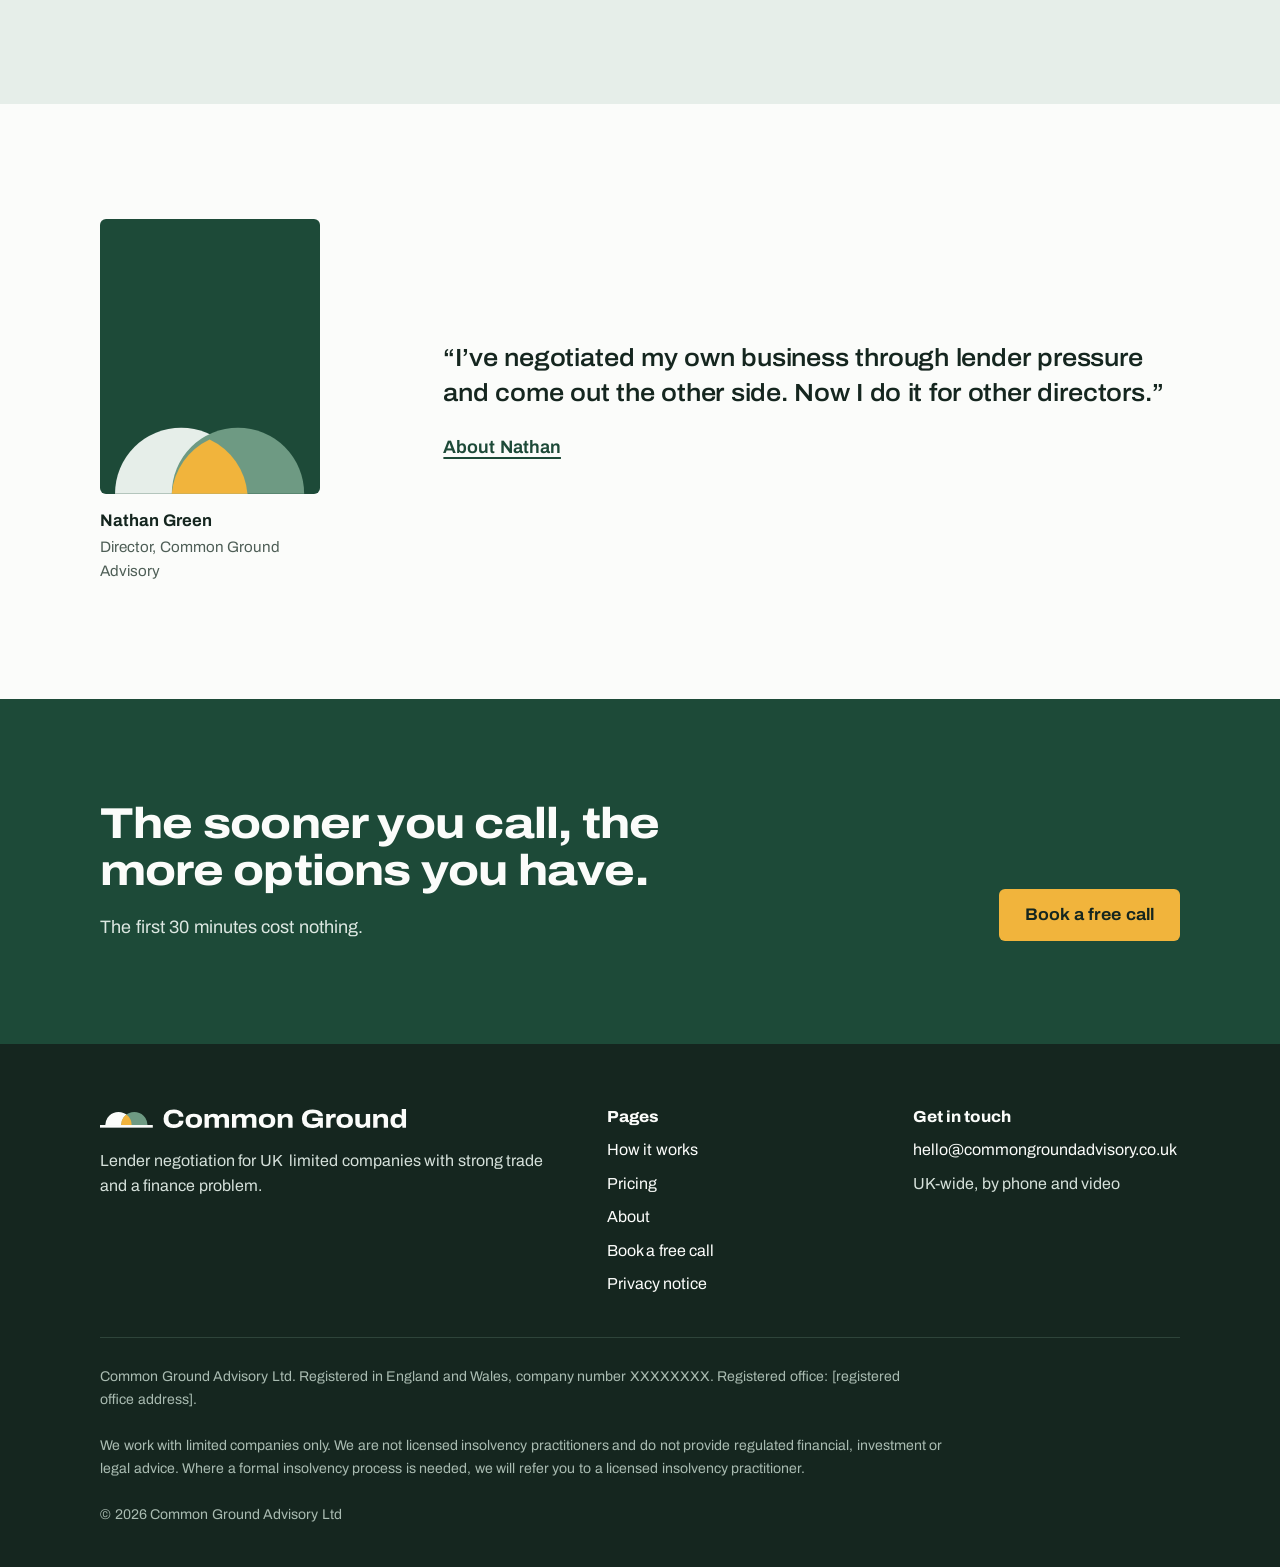
==== commit b29724d4: "Update site copy, pricing model and pricing calculator Replaces the fee structure with a £400 positi" ====
--- a/index.html
+++ b/index.html
@@ -4,12 +4,12 @@
 <meta charset="utf-8">
 <meta name="viewport" content="width=device-width, initial-scale=1">
 <title>Common Ground Advisory | Lender negotiation for limited companies</title>
-<meta name="description" content="We negotiate with your lenders, landlord and suppliers to agree repayments your business can afford. For UK&thinsp; limited companies with strong trade and a finance problem.">
+<meta name="description" content="We agree affordable repayment plans with your lenders, landlord and suppliers, so your company can keep trading. UK limited companies only.">
 <link rel="canonical" href="https://www.commongroundadvisory.co.uk/">
 <meta property="og:type" content="website">
 <meta property="og:site_name" content="Common Ground Advisory">
 <meta property="og:title" content="Common Ground Advisory | Lender negotiation for limited companies">
-<meta property="og:description" content="We negotiate with your lenders, landlord and suppliers to agree repayments your business can afford. For UK&thinsp; limited companies with strong trade and a finance problem.">
+<meta property="og:description" content="We agree affordable repayment plans with your lenders, landlord and suppliers, so your company can keep trading. UK limited companies only.">
 <meta property="og:url" content="https://www.commongroundadvisory.co.uk/">
 <meta property="og:image" content="https://www.commongroundadvisory.co.uk/assets/img/og-image.png">
 <meta property="og:image:width" content="1200">
@@ -33,7 +33,7 @@
   "logo": "https://www.commongroundadvisory.co.uk/assets/img/logo.png",
   "image": "https://www.commongroundadvisory.co.uk/assets/img/og-image.png",
   "email": "hello@commongroundadvisory.co.uk",
-  "description": "Lender negotiation for UK&thinsp; limited companies with strong trade and a finance problem. We agree affordable repayment plans with lenders, landlords and suppliers.",
+  "description": "Lender negotiation for UK limited companies with strong trade and a finance problem. We agree affordable repayment plans with lenders, landlords and suppliers.",
   "areaServed": {
     "@type": "Country",
     "name": "United Kingdom"
@@ -69,12 +69,16 @@
   <div class="wrap">
     <h1><span>Your business works.</span> <span>Your debt doesn&rsquo;t.</span></h1>
     <div class="hero-copy">
-      <p class="lead">We deal with your lenders, landlord and suppliers and agree repayments your company can actually afford. You keep trading, keep your team and stay out of insolvency.</p>
+      <p class="lead">We agree affordable repayment plans with your lenders, landlord and suppliers, so your company can keep trading.</p>
       <div class="btn-row">
         <a class="btn btn-primary" href="/contact">Book a free 30-minute call</a>
         <a class="btn btn-ghost" href="/how-it-works">How it works</a>
       </div>
-      <p class="hero-note">For UK&thinsp; limited companies with solid trade and a finance problem. Fixed fees. Straight answers.</p>
+      <ul class="hero-points">
+        <li>Limited companies, UK-wide</li>
+        <li>Fixed fees</li>
+        <li>Nothing to pay for negotiation until creditors agree</li>
+      </ul>
     </div>
     <div class="hero-art" aria-hidden="true">
       <svg viewBox="0 0 600 262" xmlns="http://www.w3.org/2000/svg" focusable="false">
@@ -89,87 +93,69 @@
 
 <section class="band">
   <div class="wrap">
+    <h2 class="section-title">Sound familiar?</h2>
+    <div class="familiar">
+      <blockquote><p>&ldquo;The cash advance sweeps are eating our card takings.&rdquo;</p></blockquote>
+      <blockquote><p>&ldquo;The bank wants the loan cleared and we can&rsquo;t find the money.&rdquo;</p></blockquote>
+      <blockquote><p>&ldquo;Our main supplier has put us on stop.&rdquo;</p></blockquote>
+      <blockquote><p>&ldquo;The landlord&rsquo;s sent a final demand for the arrears.&rdquo;</p></blockquote>
+    </div>
+    <p class="familiar-foot">If customers are still buying, it&rsquo;s usually fixable. <a class="link-strong" href="/contact">Let&rsquo;s talk.</a></p>
+  </div>
+</section>
+
+<section class="band band-sage">
+  <div class="wrap split split-chart">
     <div class="section-head">
-      <h2>Who we help</h2>
-      <p class="lead muted">We only take on businesses we believe we can genuinely help, so here&rsquo;s exactly who that is.</p>
-    </div>
-    <div class="fit-grid">
-      <div class="fit-col">
-        <h3>We&rsquo;re a good fit if</h3>
-        <ul class="ticks">
-          <li>You&rsquo;re a limited company, anywhere in the UK</li>
-          <li>Customers are buying and the day-to-day trading is sound</li>
-          <li>The problem is the repayments, not the business</li>
-          <li>Your accounts and bank statements back that up</li>
-          <li>You&rsquo;d rather sort it now than wait for the default letters</li>
-        </ul>
-      </div>
-      <div class="fit-col">
-        <h3>We&rsquo;re not the right people if</h3>
-        <ul class="crosses">
-          <li><strong>Sales have dropped away and aren&rsquo;t coming back.</strong> Stretching the debt out won&rsquo;t fix that, and we&rsquo;ll say so.</li>
-          <li><strong>You&rsquo;re a sole trader or partnership.</strong> <a href="https://businessdebtline.org" rel="noopener">Business Debtline</a> gives free advice.</li>
-          <li><strong>Your main debt is HMRC or VAT.</strong> A Time to Pay arrangement, set up directly with HMRC, is usually the answer.</li>
-          <li><strong>You need a CVA, administration or liquidation.</strong> We&rsquo;ll introduce you to a licensed insolvency practitioner we trust.</li>
-        </ul>
-      </div>
-    </div>
+      <h2>One plan you can actually afford</h2>
+      <p class="muted">We bring every creditor into a single, realistic schedule. This is the kind of difference that makes.</p>
+    </div>
+    <figure class="plan-chart">
+      <div class="pc-plot" role="img" aria-label="Illustrative example. Before: repayments of £18,600 a month across five creditors, against £9,500 the business can afford, leaving it £9,100 short each month. After: one agreed plan of £8,900 a month.">
+        <div class="pc-limit" style="--x: 51.1%"><span>Affordable: &pound;9,500 a month</span></div>
+        <div class="pc-row">
+          <p class="pc-label">Before</p>
+          <div class="pc-track"><span class="seg seg-ok" style="width: 51.1%"></span><span class="seg seg-over" style="width: 48.9%"></span></div>
+          <p class="pc-value"><strong>&pound;18,600 a month</strong> to five creditors. &pound;9,100 short, every month.</p>
+        </div>
+        <div class="pc-row">
+          <p class="pc-label">After</p>
+          <div class="pc-track"><span class="seg seg-plan" style="width: 47.8%"></span></div>
+          <p class="pc-value"><strong>&pound;8,900 a month</strong> in one agreed plan.</p>
+        </div>
+      </div>
+      <figcaption>Illustrative example. Every business is different.</figcaption>
+    </figure>
+  </div>
+</section>
+
+<section class="band">
+  <div class="wrap">
+    <h2 class="section-title">What we deal with</h2>
+    <ul class="debt-list">
+      <li><svg viewBox="0 0 48 48" fill="none" stroke="#15261F" stroke-width="2.5" stroke-linecap="round" stroke-linejoin="round" aria-hidden="true" focusable="false"><path d="M6 17L24 7l18 10H6z" fill="#F1B43C"/><path d="M11 21v13M19 21v13M29 21v13M37 21v13M7 38h34M5 42h38"/></svg><h3>Bank loans</h3><p>Loans and overdrafts that no longer fit your cash flow.</p></li>
+      <li><svg viewBox="0 0 48 48" fill="none" stroke="#15261F" stroke-width="2.5" stroke-linecap="round" stroke-linejoin="round" aria-hidden="true" focusable="false"><rect x="13" y="5" width="22" height="38" rx="4"/><rect x="18" y="10" width="12" height="9" rx="1.5" fill="#F1B43C"/><path d="M19 26h.01M24 26h.01M29 26h.01M19 31h.01M24 31h.01M29 31h.01M19 36h.01M24 36h.01M29 36h.01" stroke-width="3.2"/></svg><h3>Cash advances</h3><p>Daily sweeps and stacked top-ups.</p></li>
+      <li><svg viewBox="0 0 48 48" fill="none" stroke="#15261F" stroke-width="2.5" stroke-linecap="round" stroke-linejoin="round" aria-hidden="true" focusable="false"><path d="M30 20h5.5l4.5 5.5H30z" fill="#F1B43C" stroke="none"/><path d="M9 32H4V13h24v19M28 18h8.5L43 25.5V32h-3M17 32h13"/><circle cx="13" cy="33" r="4"/><circle cx="34" cy="33" r="4"/></svg><h3>Asset finance</h3><p>Leases and HP on kit, vans and fit-out.</p></li>
+      <li><svg viewBox="0 0 48 48" fill="none" stroke="#15261F" stroke-width="2.5" stroke-linecap="round" stroke-linejoin="round" aria-hidden="true" focusable="false"><path d="M9 9h30l3 9H6z" fill="#F1B43C"/><path d="M9 18v22h30V18M20 40V28h8v12M5 40h38"/></svg><h3>Rent arrears</h3><p>Commercial rent owed to your landlord.</p></li>
+      <li><svg viewBox="0 0 48 48" fill="none" stroke="#15261F" stroke-width="2.5" stroke-linecap="round" stroke-linejoin="round" aria-hidden="true" focusable="false"><path d="M24 5l17 9-17 9-17-9z" fill="#F1B43C" stroke="none"/><path d="M24 5l17 9v20l-17 9-17-9V14z"/><path d="M7 14l17 9 17-9M24 23v20"/></svg><h3>Suppliers</h3><p>Accounts on stop or sent to collections.</p></li>
+    </ul>
+    <p class="small muted mt-m measure">Not HMRC or VAT: a Time to Pay arrangement is usually the answer. Not formal insolvency either: if you need a CVA, administration or liquidation, we&rsquo;ll introduce you to a licensed insolvency practitioner we trust.</p>
   </div>
 </section>
 
 <section class="band band-sage">
-  <div class="wrap split">
+  <div class="wrap">
     <div class="section-head">
-      <h2>What we deal with</h2>
-      <p class="muted">Most businesses in this position have two or three of these stacked on top of each other. That&rsquo;s where one joined-up plan makes the difference.</p>
-    </div>
-    <div>
-      <dl class="debts">
-        <div><dt>Bank loans</dt><dd>Term loans, overdrafts and government-backed loans with repayments that no longer fit your cash flow.</dd></div>
-        <div><dt>Merchant cash advances</dt><dd>Daily or weekly sweeps from your card takings, often with top-ups layered on top. We know how these lenders work.</dd></div>
-        <div><dt>Asset finance</dt><dd>Leases and hire purchase on equipment, vehicles and fit-out, including agreements you&rsquo;ve already fallen behind on.</dd></div>
-        <div><dt>Rent arrears</dt><dd>Commercial rent owed to your landlord or managing agent, and a realistic plan for what gets paid from here.</dd></div>
-        <div><dt>Suppliers</dt><dd>Trade creditors who&rsquo;ve put you on stop, passed you to collections or are threatening court.</dd></div>
-      </dl>
-      <div class="aside-note">
-        <h3>Where we stop</h3>
-        <p>We handle informal negotiation. Formal processes like CVAs, administration and liquidation can only be run by a licensed insolvency practitioner. If that&rsquo;s what you need, we&rsquo;ll tell you straight away and introduce you to one we trust.</p>
-      </div>
-    </div>
-  </div>
-</section>
-
-<section class="band">
-  <div class="wrap">
-    <div class="section-head">
-      <h2>How it works</h2>
-      <p class="muted">Four steps from first call to agreed plan. Most negotiations take a few weeks.</p>
-    </div>
-    <ol class="steps">
-      <li><h3>Free call</h3><p>30 minutes by phone or video. You tell us what&rsquo;s going on. We tell you honestly whether we can help.</p></li>
-      <li><h3>Position review</h3><p>We go through your accounts, bank statements and every agreement, then set out your position and our proposed plan in writing.</p></li>
-      <li><h3>We talk to your creditors</h3><p>With your authority, we write to each one, lay out the numbers properly and handle the back-and-forth.</p></li>
-      <li><h3>Plan agreed</h3><p>New terms confirmed in writing, one clear schedule, and you get back to running the business.</p></li>
+      <h2>How it works, and what it costs</h2>
+      <p class="muted">Built so the fee never undoes the plan.</p>
+    </div>
+    <ol class="costline">
+      <li><span class="bump bump-free">&pound;0</span><h3>Free call</h3><p>30 minutes. An honest answer on whether we can help.</p></li>
+      <li><span class="bump bump-review">&pound;400</span><h3>Position review</h3><p>Your position and plan in writing. The only upfront cost.</p></li>
+      <li><span class="bump bump-wait">&pound;0</span><h3>We negotiate</h3><p>We deal with every creditor. Nothing to pay while we do.</p></li>
+      <li><span class="bump bump-agreed">&pound;500</span><h3>Plan agreed</h3><p>Per creditor who agrees, spread over 6 months.</p></li>
     </ol>
-    <p class="mt-l"><a class="link-strong" href="/how-it-works">The full process, and what to have ready</a></p>
-  </div>
-</section>
-
-<section class="band band-sage">
-  <div class="wrap split">
-    <div class="section-head">
-      <h2>Fees you&rsquo;ll know upfront</h2>
-      <p class="muted">The first call is free. After that, everything is a fixed fee agreed in writing before you pay anything. We never charge a percentage of your debt.</p>
-      <p><a class="link-strong" href="/pricing">Full pricing</a></p>
-    </div>
-    <table class="ledger compact">
-      <thead><tr><th scope="col">Service</th><th scope="col" class="amt">Fee</th></tr></thead>
-      <tbody>
-        <tr><th scope="row">Intro call</th><td class="amt">Free</td></tr>
-        <tr><th scope="row">Position review</th><td class="amt">&pound;750</td></tr>
-        <tr><th scope="row">Lender negotiation</th><td class="amt"><span class="from">from</span>&pound;1,500</td></tr>
-      </tbody>
-    </table>
+    <p class="mt-l link-row"><a class="link-strong" href="/how-it-works">How it works in detail</a><a class="link-strong" href="/pricing">Work out your cost</a></p>
   </div>
 </section>
 
@@ -188,9 +174,8 @@
       <figcaption><strong>Nathan Green</strong>Director, Common Ground Advisory</figcaption>
     </figure>
     <div>
-      <h2>Run by someone who&rsquo;s been there</h2>
-      <blockquote class="mt-m">
-        <p>&ldquo;I opened my first business at 18 and grew it into a multi-site group with around 40 staff. When the repayments started outrunning the cash, I sat down with every lender myself and agreed plans we could stick to. Common Ground does the same for other directors.&rdquo;</p>
+      <blockquote>
+        <p>&ldquo;I&rsquo;ve negotiated my own business through lender pressure and come out the other side. Now I do it for other directors.&rdquo;</p>
       </blockquote>
       <a class="link-strong" href="/about">About Nathan</a>
     </div>
@@ -201,7 +186,7 @@
   <div class="wrap">
     <div>
       <h2>The sooner you call, the more options you have.</h2>
-      <p>Lenders are usually more flexible before things reach defaults and court claims. The first 30 minutes cost nothing.</p>
+      <p>The first 30 minutes cost nothing.</p>
     </div>
     <a class="btn btn-primary" href="/contact">Book a free call</a>
   </div>
--- a/assets/css/site.css
+++ b/assets/css/site.css
@@ -63,7 +63,7 @@
 }
 h1 { font-size: clamp(2.5rem, 5.8vw, 4.6rem); }
 h2 { font-size: clamp(1.85rem, 3.4vw, 2.7rem); line-height: 1.08; }
-h3 { font-size: 1.25rem; font-stretch: 110%; font-weight: 700; line-height: 1.2; letter-spacing: -0.008em; }
+h3 { font-size: 1.25rem; font-stretch: 110%; font-weight: 700; line-height: 1.2; letter-spacing: -0.008em; word-spacing: 0.08em; }
 p { margin: 0 0 1em; text-wrap: pretty; }
 p:last-child { margin-bottom: 0; }
 .lead { font-size: clamp(1.2rem, 1.8vw, 1.4rem); line-height: 1.5; max-width: 38em; }
@@ -460,3 +460,125 @@
   .site-header, .site-footer, .cta-band, .hero-art { display: none; }
   body { background: #fff; }
 }
+
+/* ================= v2 components ================= */
+.section-title { margin-bottom: clamp(32px, 4vw, 52px); }
+
+/* Hero points */
+.hero-points { list-style: none; margin: 30px 0 0; padding: 0; display: flex; flex-wrap: wrap; gap: 10px 28px; color: var(--on-forest-muted); font-size: 0.98rem; }
+.hero-points li { position: relative; padding-left: 28px; }
+.hero-points li::before { content: ""; position: absolute; left: 0; top: 0.5em; width: 18px; height: 9px; background: var(--marigold); border-radius: 9px 9px 0 0; }
+
+/* Sound familiar */
+.familiar { display: grid; grid-template-columns: repeat(2, minmax(0, 1fr)); gap: 12px clamp(28px, 5vw, 64px); }
+.familiar blockquote { margin: 0; padding: 30px 0 34px; border-top: 2px solid var(--ink); position: relative; }
+.familiar blockquote::before {
+  content: ""; position: absolute; left: 0; top: -16px; width: 32px; height: 16px;
+  background: var(--marigold); border-radius: 16px 16px 0 0;
+}
+.familiar blockquote p {
+  font-family: var(--display); font-stretch: 110%; font-weight: 650; letter-spacing: -0.012em; word-spacing: 0;
+  font-size: clamp(1.35rem, 2.3vw, 1.85rem); line-height: 1.22; max-width: 20em; text-wrap: balance;
+}
+.familiar-foot { margin-top: 28px; font-size: clamp(1.15rem, 1.6vw, 1.3rem); }
+@media (max-width: 700px) { .familiar { grid-template-columns: 1fr; gap: 16px; } }
+
+/* Plan chart */
+.split-chart { align-items: center; }
+.plan-chart { margin: 0; background: var(--paper); border-radius: var(--radius); padding: clamp(22px, 3vw, 36px); }
+.pc-plot { --x: 51.1%; }
+.pc-limit { position: relative; height: 30px; }
+.pc-limit span {
+  position: absolute; left: var(--x); bottom: 6px; transform: translateX(-50%); white-space: nowrap;
+  font-size: 0.9rem; font-weight: 640; color: var(--ink);
+}
+.pc-row + .pc-row { margin-top: 26px; }
+.pc-label { margin: 0 0 8px; font-weight: 680; font-stretch: 108%; font-size: 1rem; }
+.pc-track { position: relative; display: flex; gap: 2px; height: 42px; }
+.pc-track::after { /* affordability line */
+  content: ""; position: absolute; left: var(--x); top: -10px; bottom: -10px; border-left: 2px dashed var(--ink);
+}
+.pc-row:first-of-type .pc-track::after { top: -8px; }
+.seg { display: block; height: 100%; }
+.seg:last-child { border-radius: 0 4px 4px 0; }
+.seg-ok { background: var(--moss); }
+.seg-over { background: repeating-linear-gradient(135deg, var(--marigold) 0 7px, #C8901C 7px 9px); }
+.seg-plan { background: var(--forest); }
+.pc-value { margin: 12px 0 0; font-size: 1rem; line-height: 1.45; }
+.plan-chart figcaption { margin-top: 22px; padding-top: 14px; border-top: 1px solid var(--rule); font-size: 0.88rem; color: var(--muted); }
+
+/* Debt types with icons */
+.debt-list { list-style: none; margin: 0; padding: 0; display: grid; grid-template-columns: repeat(5, minmax(0, 1fr)); border-top: 2px solid var(--ink); }
+.debt-list li { padding: 28px 20px 28px 0; }
+.debt-list li + li { padding-left: 20px; border-left: 1px solid var(--rule); }
+.debt-list svg { width: 48px; height: 48px; margin-bottom: 18px; }
+.debt-list h3 { font-size: 1.15rem; margin-bottom: 6px; }
+.debt-list p { color: var(--muted); font-size: 1rem; line-height: 1.45; }
+@media (max-width: 900px) {
+  .debt-list { grid-template-columns: 1fr; }
+  .debt-list li, .debt-list li + li {
+    display: grid; grid-template-columns: 48px minmax(0, 1fr); column-gap: 18px; align-items: start;
+    padding: 20px 0; border-left: 0; border-bottom: 1px solid var(--rule);
+  }
+  .debt-list svg { grid-row: span 2; margin: 0; }
+}
+
+/* Cost line */
+.costline { list-style: none; margin: 0; padding: 0; display: grid; grid-template-columns: repeat(4, minmax(0, 1fr)); gap: 32px; position: relative; }
+.costline::before { content: ""; position: absolute; left: 0; right: 0; top: 60px; height: 4px; background: var(--ink); }
+.costline li { position: relative; padding-top: 88px; }
+.bump {
+  position: absolute; top: 0; left: 0; width: 124px; height: 62px; border-radius: 62px 62px 0 0;
+  display: grid; place-items: end center; padding-bottom: 6px;
+  font-family: var(--display); font-stretch: 116%; font-weight: 780; font-size: 1.5rem; line-height: 1.2; letter-spacing: -0.01em;
+  font-variant-numeric: tabular-nums;
+}
+.bump-free, .bump-wait { background: var(--moss); color: var(--ink); }
+.bump-review { background: var(--marigold); color: var(--ink); }
+.bump-agreed { background: var(--forest); color: var(--paper); }
+.costline h3 { margin-bottom: 6px; }
+.costline p { color: var(--muted); }
+@media (max-width: 900px) {
+  .costline { grid-template-columns: 1fr; gap: 0; }
+  .costline::before { display: none; }
+  .costline li:not(:last-child)::after { content: ""; position: absolute; left: 60px; top: 62px; bottom: 0; width: 4px; background: var(--ink); }
+  .costline li { padding: 4px 0 34px 150px; min-height: 96px; }
+  .costline li:last-child { padding-bottom: 0; min-height: 62px; }
+}
+
+/* Process prices */
+.process .gets .price { font-family: var(--display); font-stretch: 116%; font-weight: 780; font-size: 1.7rem; line-height: 1.1; color: var(--ink); margin-bottom: 6px; }
+
+/* Calculator */
+.calc { background: var(--paper); border-radius: var(--radius); padding: clamp(22px, 3vw, 34px); display: grid; gap: 26px; }
+.calc-in { display: grid; grid-template-columns: 1fr auto; align-items: end; gap: 10px 16px; }
+.calc-in label { font-weight: 660; font-size: 1.1rem; }
+.calc-n { font-family: var(--display); font-stretch: 116%; font-weight: 780; font-size: 2.6rem; line-height: 1; font-variant-numeric: tabular-nums; }
+.calc input[type="range"] { grid-column: 1 / -1; width: 100%; height: 36px; margin: 0; -webkit-appearance: none; appearance: none; background: transparent; cursor: pointer; }
+.calc input[type="range"]::-webkit-slider-runnable-track { height: 6px; background: var(--ink); border-radius: 3px; }
+.calc input[type="range"]::-webkit-slider-thumb { -webkit-appearance: none; width: 30px; height: 30px; margin-top: -12px; border-radius: 50%; background: var(--marigold); border: 3px solid var(--ink); }
+.calc input[type="range"]::-moz-range-track { height: 6px; background: var(--ink); border-radius: 3px; }
+.calc input[type="range"]::-moz-range-thumb { width: 24px; height: 24px; border-radius: 50%; background: var(--marigold); border: 3px solid var(--ink); }
+.calc input[type="range"]:focus-visible { outline: 3px solid var(--marigold); outline-offset: 4px; }
+.calc-out { margin: 0; border-top: 2px solid var(--ink); }
+.calc-out > div { display: flex; justify-content: space-between; align-items: baseline; gap: 16px; padding: 14px 0; border-bottom: 1px solid var(--rule); }
+.calc-out dt { color: var(--muted); font-size: 1rem; }
+.calc-out dd { margin: 0; font-family: var(--display); font-stretch: 116%; font-weight: 760; font-size: 1.4rem; font-variant-numeric: tabular-nums; white-space: nowrap; }
+.calc-out .calc-monthly { border-bottom: 0; padding-bottom: 0; }
+.calc-out .calc-monthly dt { color: var(--ink); font-weight: 600; }
+.calc-out .calc-monthly dd { font-size: 2rem; color: var(--forest); }
+
+/* Four principles in a row */
+.principles-4 { grid-template-columns: repeat(4, minmax(0, 1fr)); gap: 0 32px; }
+@media (max-width: 900px) { .principles-4 { grid-template-columns: repeat(2, minmax(0, 1fr)); } }
+@media (max-width: 560px) { .principles-4 { grid-template-columns: 1fr; } }
+
+.teaser blockquote { margin: 0 0 22px; }
+.split .checklist { columns: 2; }
+@media (max-width: 560px) { .split .checklist { columns: 1; } }
+
+.link-row { display: flex; flex-wrap: wrap; gap: 12px 32px; }
+.teaser .portrait { max-width: 220px; }
+.split-chart { grid-template-columns: minmax(0, 0.75fr) minmax(0, 1.25fr); }
+@media (max-width: 900px) { .split-chart { grid-template-columns: 1fr; } }
+.calc-out dd small { font-family: var(--text); font-stretch: 100%; font-size: 1rem; font-weight: 500; color: var(--muted); }
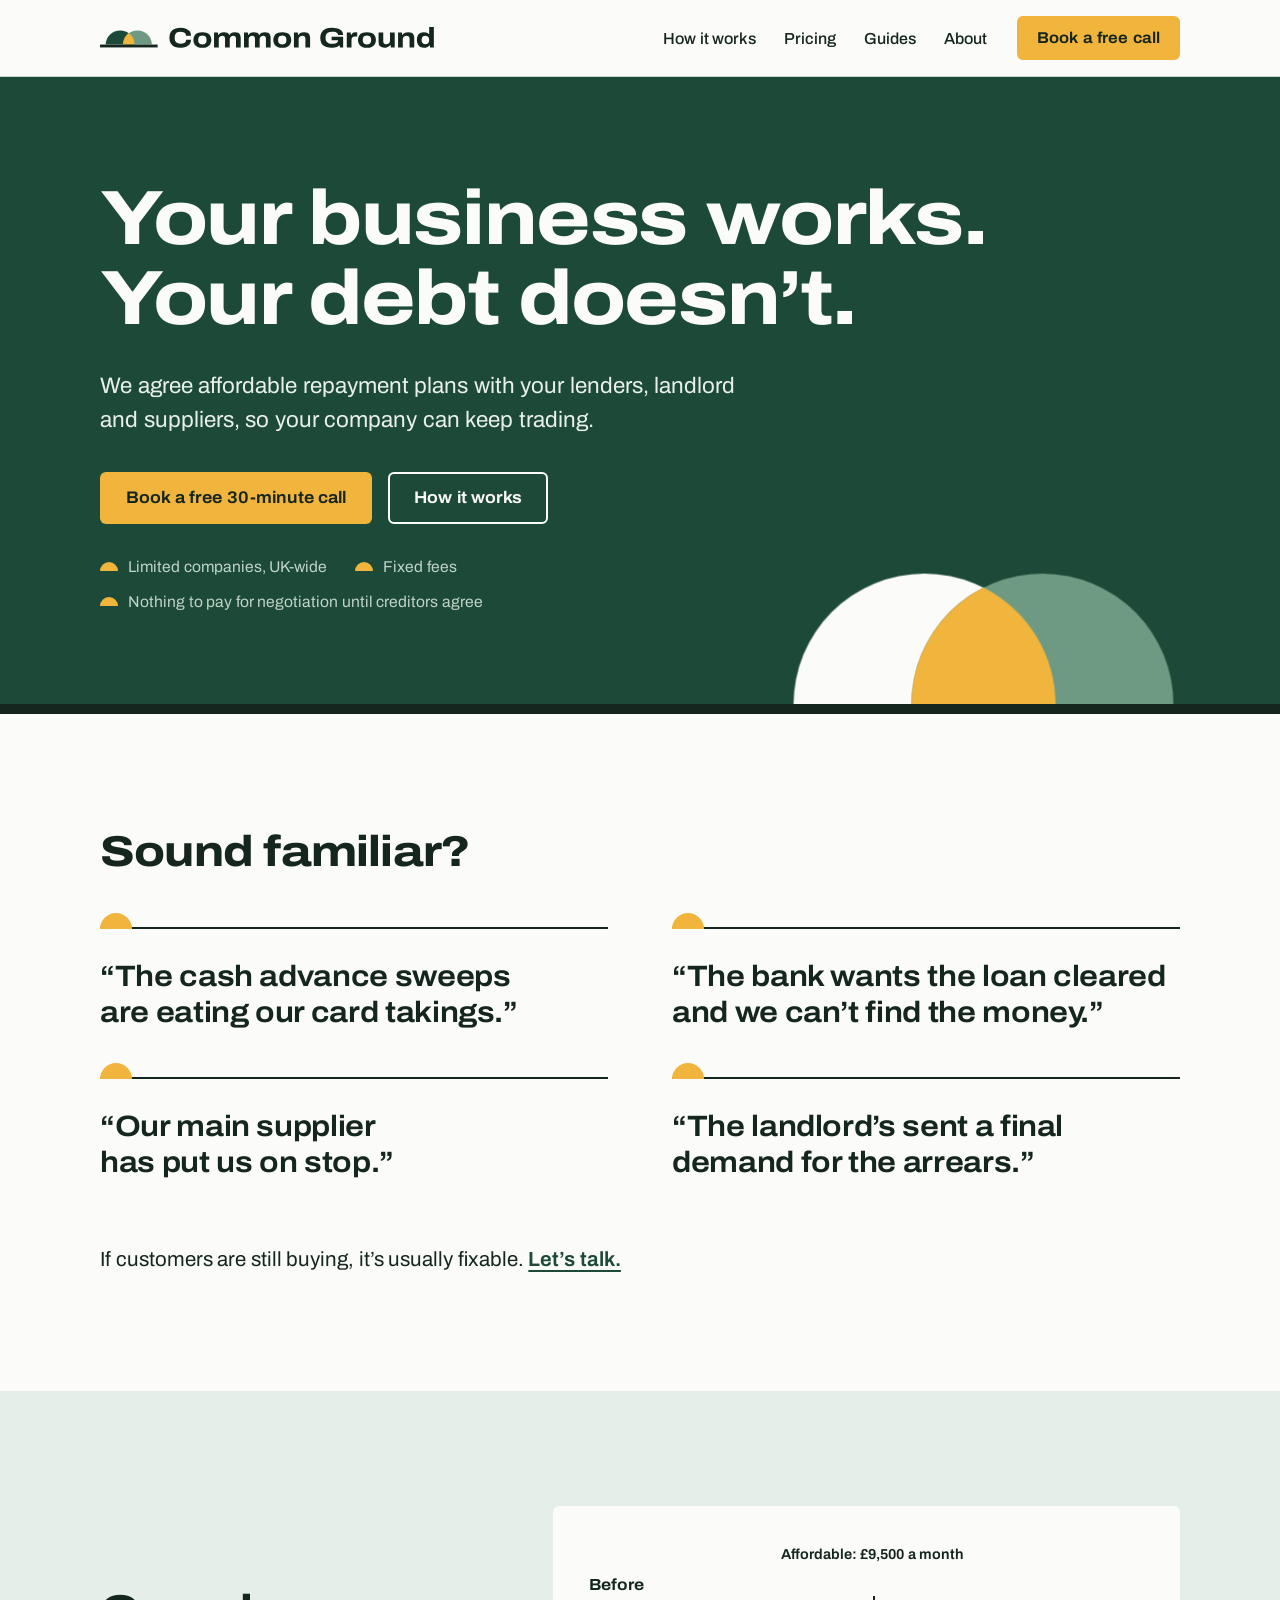
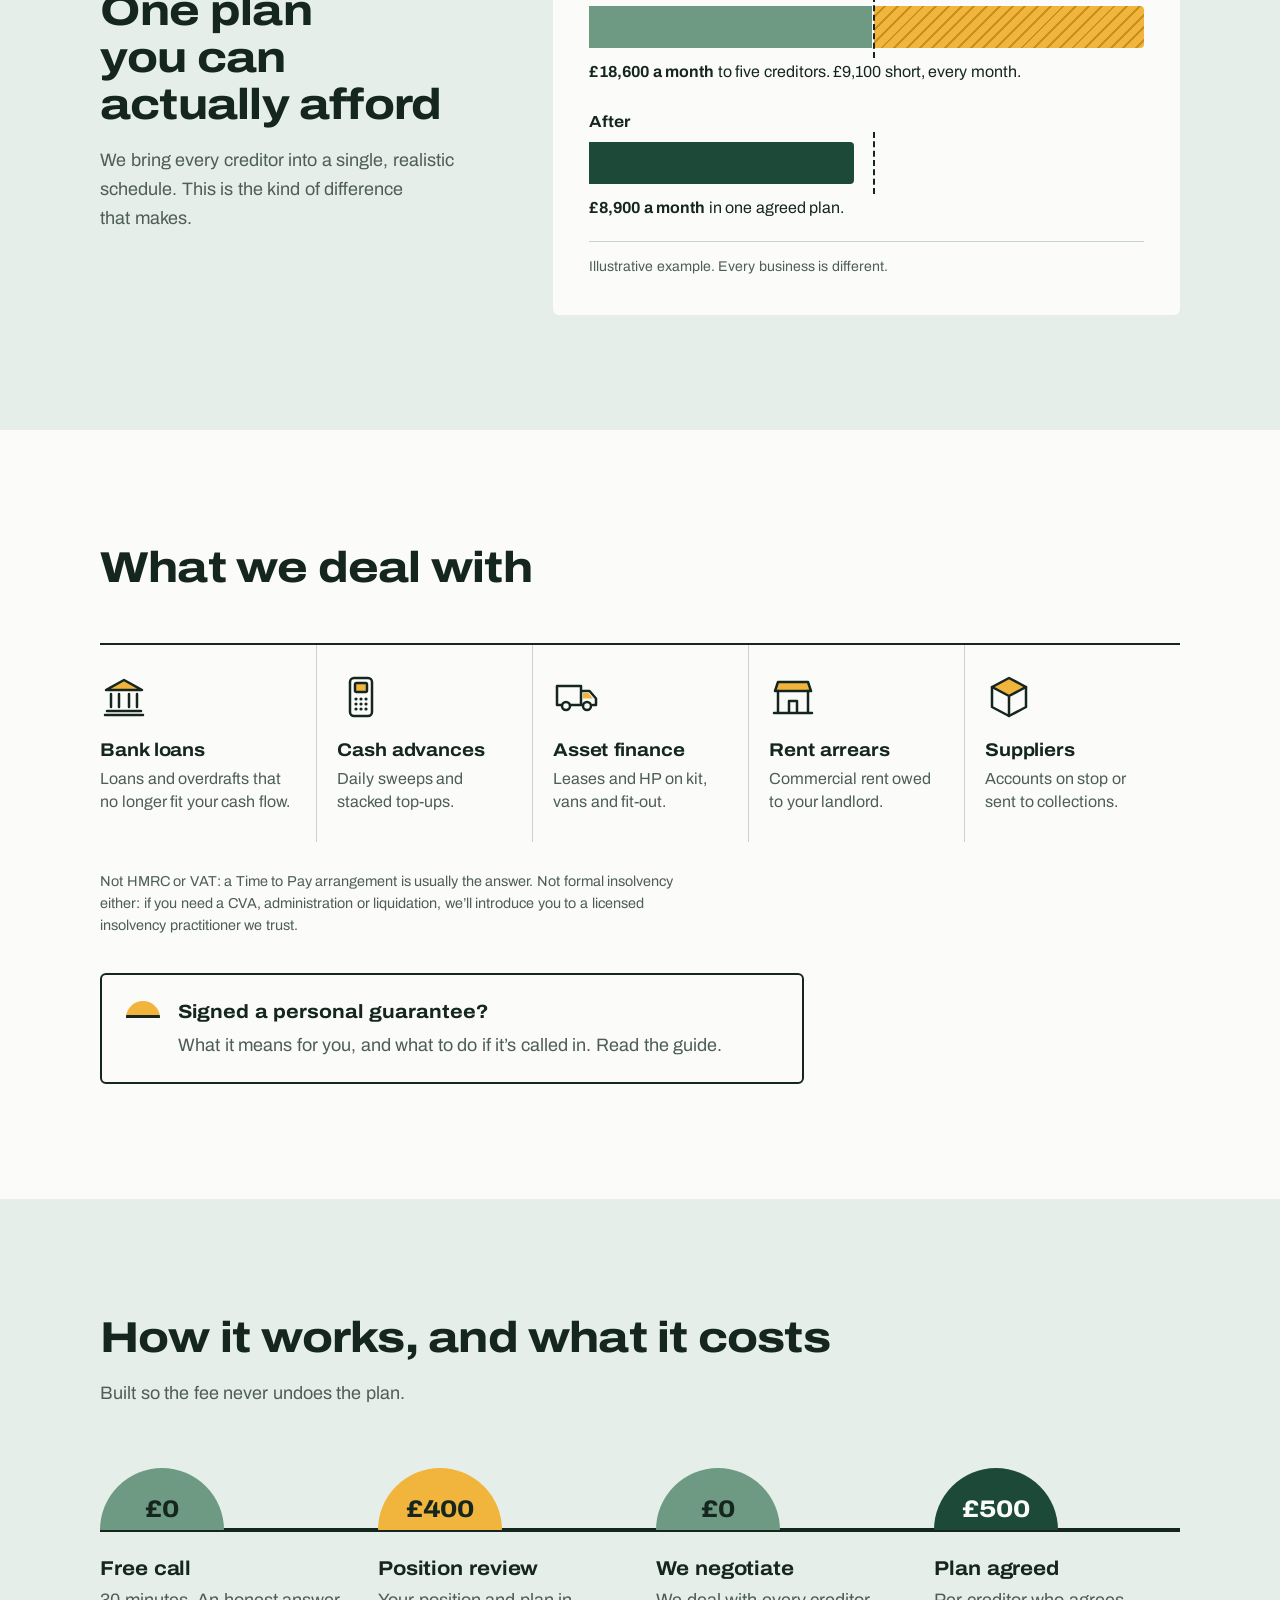
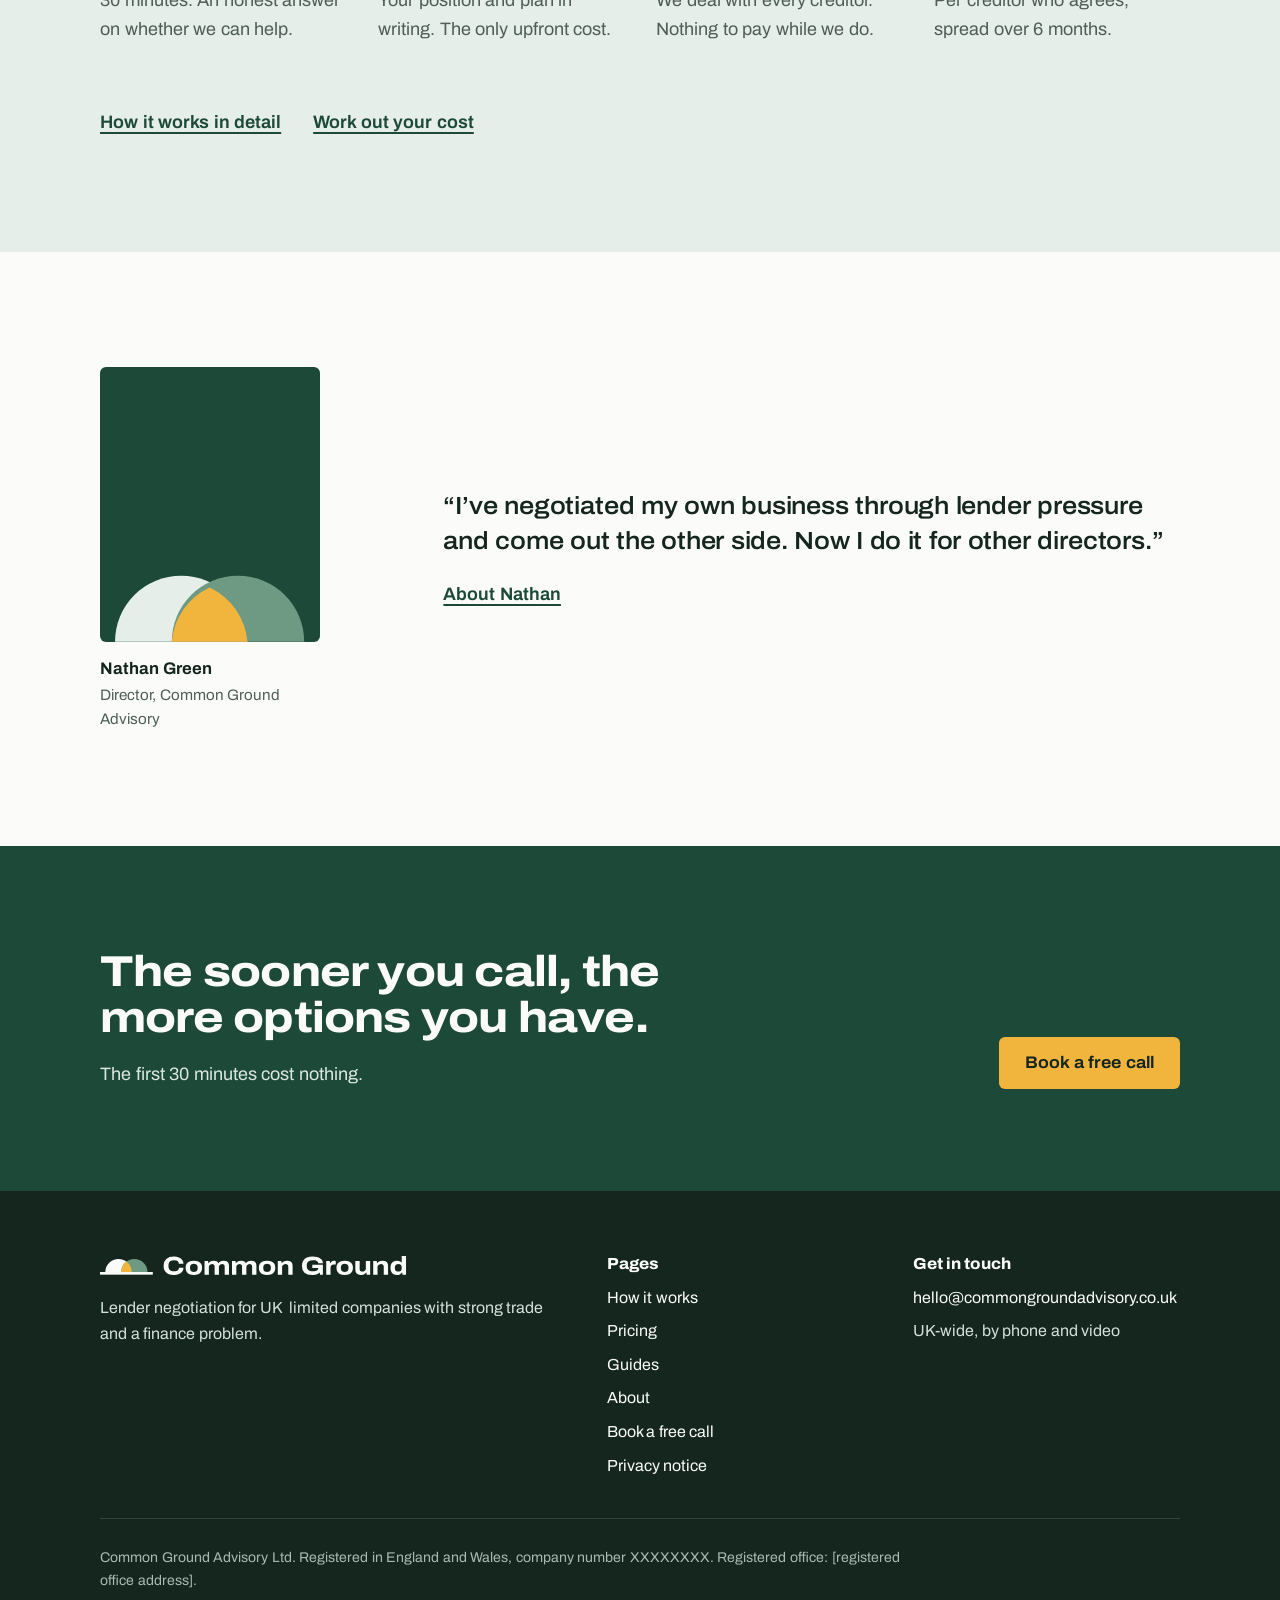
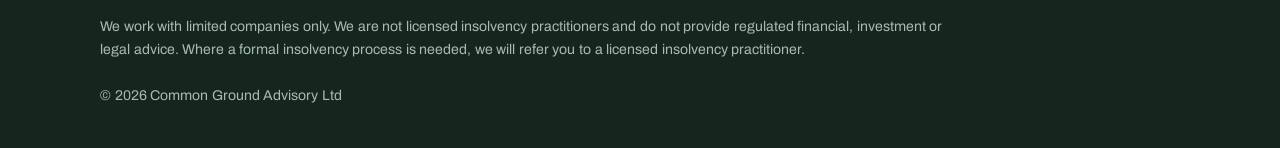
==== commit 38a0af69: "Add Guides section with personal guarantee and winding-up articles Adds a guides index and two plain" ====
--- a/index.html
+++ b/index.html
@@ -57,6 +57,7 @@
       <ul>
           <li><a href="/how-it-works">How it works</a></li>
           <li><a href="/pricing">Pricing</a></li>
+          <li><a href="/guides">Guides</a></li>
           <li><a href="/about">About</a></li>
       </ul>
       <a class="btn btn-primary" href="/contact">Book a free call</a>
@@ -140,6 +141,10 @@
       <li><svg viewBox="0 0 48 48" fill="none" stroke="#15261F" stroke-width="2.5" stroke-linecap="round" stroke-linejoin="round" aria-hidden="true" focusable="false"><path d="M24 5l17 9-17 9-17-9z" fill="#F1B43C" stroke="none"/><path d="M24 5l17 9v20l-17 9-17-9V14z"/><path d="M7 14l17 9 17-9M24 23v20"/></svg><h3>Suppliers</h3><p>Accounts on stop or sent to collections.</p></li>
     </ul>
     <p class="small muted mt-m measure">Not HMRC or VAT: a Time to Pay arrangement is usually the answer. Not formal insolvency either: if you need a CVA, administration or liquidation, we&rsquo;ll introduce you to a licensed insolvency practitioner we trust.</p>
+    <a class="guide-callout" href="/guides/personal-guarantees">
+      <span class="gc-title">Signed a personal guarantee?</span>
+      <span class="gc-text">What it means for you, and what to do if it&rsquo;s called in. Read the guide.</span>
+    </a>
   </div>
 </section>
 
@@ -204,6 +209,7 @@
         <ul>
           <li><a href="/how-it-works">How it works</a></li>
           <li><a href="/pricing">Pricing</a></li>
+          <li><a href="/guides">Guides</a></li>
           <li><a href="/about">About</a></li>
           <li><a href="/contact">Book a free call</a></li>
           <li><a href="/privacy">Privacy notice</a></li>
--- a/assets/css/site.css
+++ b/assets/css/site.css
@@ -125,7 +125,7 @@
 }
 .menu-toggle svg { width: 18px; height: 18px; flex: none; max-width: none; }
 
-@media (max-width: 900px) {
+@media (max-width: 1080px) {
   .menu-toggle { display: inline-flex; }
   .nav {
     display: none; position: absolute; left: 0; right: 0; top: 100%;
@@ -524,7 +524,7 @@
 }
 
 /* Cost line */
-.costline { list-style: none; margin: 0; padding: 0; display: grid; grid-template-columns: repeat(4, minmax(0, 1fr)); gap: 32px; position: relative; }
+.costline { list-style: none; margin: 0; padding: 0; display: grid; grid-template-columns: repeat(var(--n, 4), minmax(0, 1fr)); gap: 32px; position: relative; }
 .costline::before { content: ""; position: absolute; left: 0; right: 0; top: 60px; height: 4px; background: var(--ink); }
 .costline li { position: relative; padding-top: 88px; }
 .bump {
@@ -582,3 +582,78 @@
 .split-chart { grid-template-columns: minmax(0, 0.75fr) minmax(0, 1.25fr); }
 @media (max-width: 900px) { .split-chart { grid-template-columns: 1fr; } }
 .calc-out dd small { font-family: var(--text); font-stretch: 100%; font-size: 1rem; font-weight: 500; color: var(--muted); }
+
+/* ================= v3: guides ================= */
+.band-tight { padding-block: clamp(56px, 7vw, 88px); }
+.crumb { margin: 0; font-size: 0.95rem; font-weight: 600; }
+.crumb a { color: var(--forest); }
+.guide-meta { margin: 0; font-size: 0.95rem; color: var(--muted); }
+.page-head .crumb + h1 { margin-top: -8px; }
+
+.bump-sm { font-size: 1.1rem; font-stretch: 110%; }
+.bump-ink { background: var(--ink); color: var(--paper); }
+@media (max-width: 1080px) and (min-width: 901px) { .costline[style*="--n: 5"] { gap: 20px; } .costline[style*="--n: 5"] .bump { width: 104px; height: 52px; } .costline[style*="--n: 5"]::before { top: 50px; } .costline[style*="--n: 5"] li { padding-top: 76px; } }
+
+.article { display: grid; grid-template-columns: 15rem minmax(0, 1fr); gap: clamp(32px, 6vw, 88px); align-items: start; }
+.toc { position: sticky; top: 28px; border-top: 2px solid var(--ink); padding-top: 16px; }
+.toc h2 { font-size: 1rem; font-stretch: 105%; letter-spacing: 0; }
+.toc ol { list-style: none; margin: 10px 0 0; padding: 0; }
+.toc a { display: block; padding: 7px 0; color: var(--muted); text-decoration: none; font-size: 0.98rem; line-height: 1.35; border-bottom: 1px solid var(--rule); }
+.toc a:hover { color: var(--ink); }
+@media (max-width: 900px) { .article { grid-template-columns: 1fr; } .toc { position: static; } }
+
+.guide { max-width: 40em; }
+.guide > h2 { font-size: clamp(1.5rem, 2.4vw, 1.9rem); margin: 56px 0 16px; scroll-margin-top: 24px; }
+.guide > h2:first-child { margin-top: 0; }
+.guide > p { margin-bottom: 1em; }
+.keypoint { background: var(--sage); border-left: 5px solid var(--marigold); padding: 18px 22px; margin: 24px 0; font-weight: 560; }
+.band-sage .keypoint { background: var(--paper); }
+
+.where { list-style: none; margin: 8px 0 0; padding: 0; border-top: 2px solid var(--ink); }
+.where li { display: grid; grid-template-columns: 40px minmax(0, 1fr); gap: 0 18px; align-items: start; padding: 16px 0; border-bottom: 1px solid var(--rule); }
+.where svg { width: 40px; height: 40px; }
+.where strong { display: block; font-stretch: 106%; }
+.where span { color: var(--muted); font-size: 1rem; }
+
+.checklist-1 { columns: 1; }
+.guide .ticks, .guide .checklist { margin-top: 8px; }
+
+.numbered { list-style: none; counter-reset: n; margin: 8px 0 20px; padding: 0; }
+.numbered li { counter-increment: n; position: relative; padding: 14px 0 14px 60px; border-bottom: 1px solid var(--rule); }
+.numbered li::before {
+  content: counter(n); position: absolute; left: 0; top: 14px; width: 42px; height: 21px;
+  background: var(--forest); color: var(--paper); border-radius: 21px 21px 0 0;
+  display: grid; place-items: end center; font-weight: 760; font-size: 0.9rem; line-height: 1.3;
+}
+
+.liable { margin: 8px 0 0; border-top: 2px solid var(--ink); }
+.liable > div { padding: 16px 0; border-bottom: 1px solid var(--rule); }
+.liable dt { font-weight: 680; font-stretch: 106%; margin-bottom: 4px; }
+.liable dd { margin: 0; color: var(--muted); }
+
+.guide-cta { margin-top: 56px; background: var(--forest); color: var(--paper); border-radius: var(--radius); padding: clamp(24px, 4vw, 40px); display: grid; gap: 14px; justify-items: start; }
+.guide-cta h2 { font-size: clamp(1.5rem, 2.4vw, 1.9rem); }
+.guide-cta p { color: #DCE7E1; margin: 0; }
+.guide-cta .btn { margin-top: 8px; }
+.disclaimer { margin-top: 32px; padding-top: 16px; border-top: 1px solid var(--rule); font-size: 0.88rem; color: var(--muted); }
+
+.guide-list { list-style: none; margin: 0; padding: 0; border-top: 2px solid var(--ink); max-width: 52rem; }
+.guide-list li { border-bottom: 1px solid var(--rule); }
+.guide-list a { display: grid; grid-template-columns: minmax(0, 1fr) auto; gap: 6px 32px; padding: 28px 0; color: var(--ink); text-decoration: none; }
+.guide-list h2 { font-size: clamp(1.35rem, 2.2vw, 1.7rem); grid-column: 1; }
+.guide-list p { grid-column: 1; color: var(--muted); margin: 0; }
+.guide-list .read { grid-column: 2; grid-row: 1; align-self: center; font-size: 0.95rem; color: var(--muted); white-space: nowrap; }
+.guide-list a:hover h2 { text-decoration: underline; text-decoration-thickness: 2px; text-underline-offset: 0.18em; }
+
+.guide-callout {
+  display: grid; gap: 4px; margin-top: 36px; padding: 22px 26px 22px 76px; position: relative;
+  border: 2px solid var(--ink); border-radius: var(--radius); color: var(--ink); text-decoration: none; max-width: 44rem;
+}
+.guide-callout::before {
+  content: ""; position: absolute; left: 24px; top: 26px; width: 34px; height: 17px;
+  background: var(--marigold); border-radius: 17px 17px 0 0; box-shadow: inset 0 -3px 0 var(--ink);
+}
+.guide-callout:hover { background: var(--sage); color: var(--ink); }
+.gc-title { font-family: var(--display); font-stretch: 110%; font-weight: 720; font-size: 1.2rem; }
+.gc-text { color: var(--muted); }
+.nowrap { white-space: nowrap; }
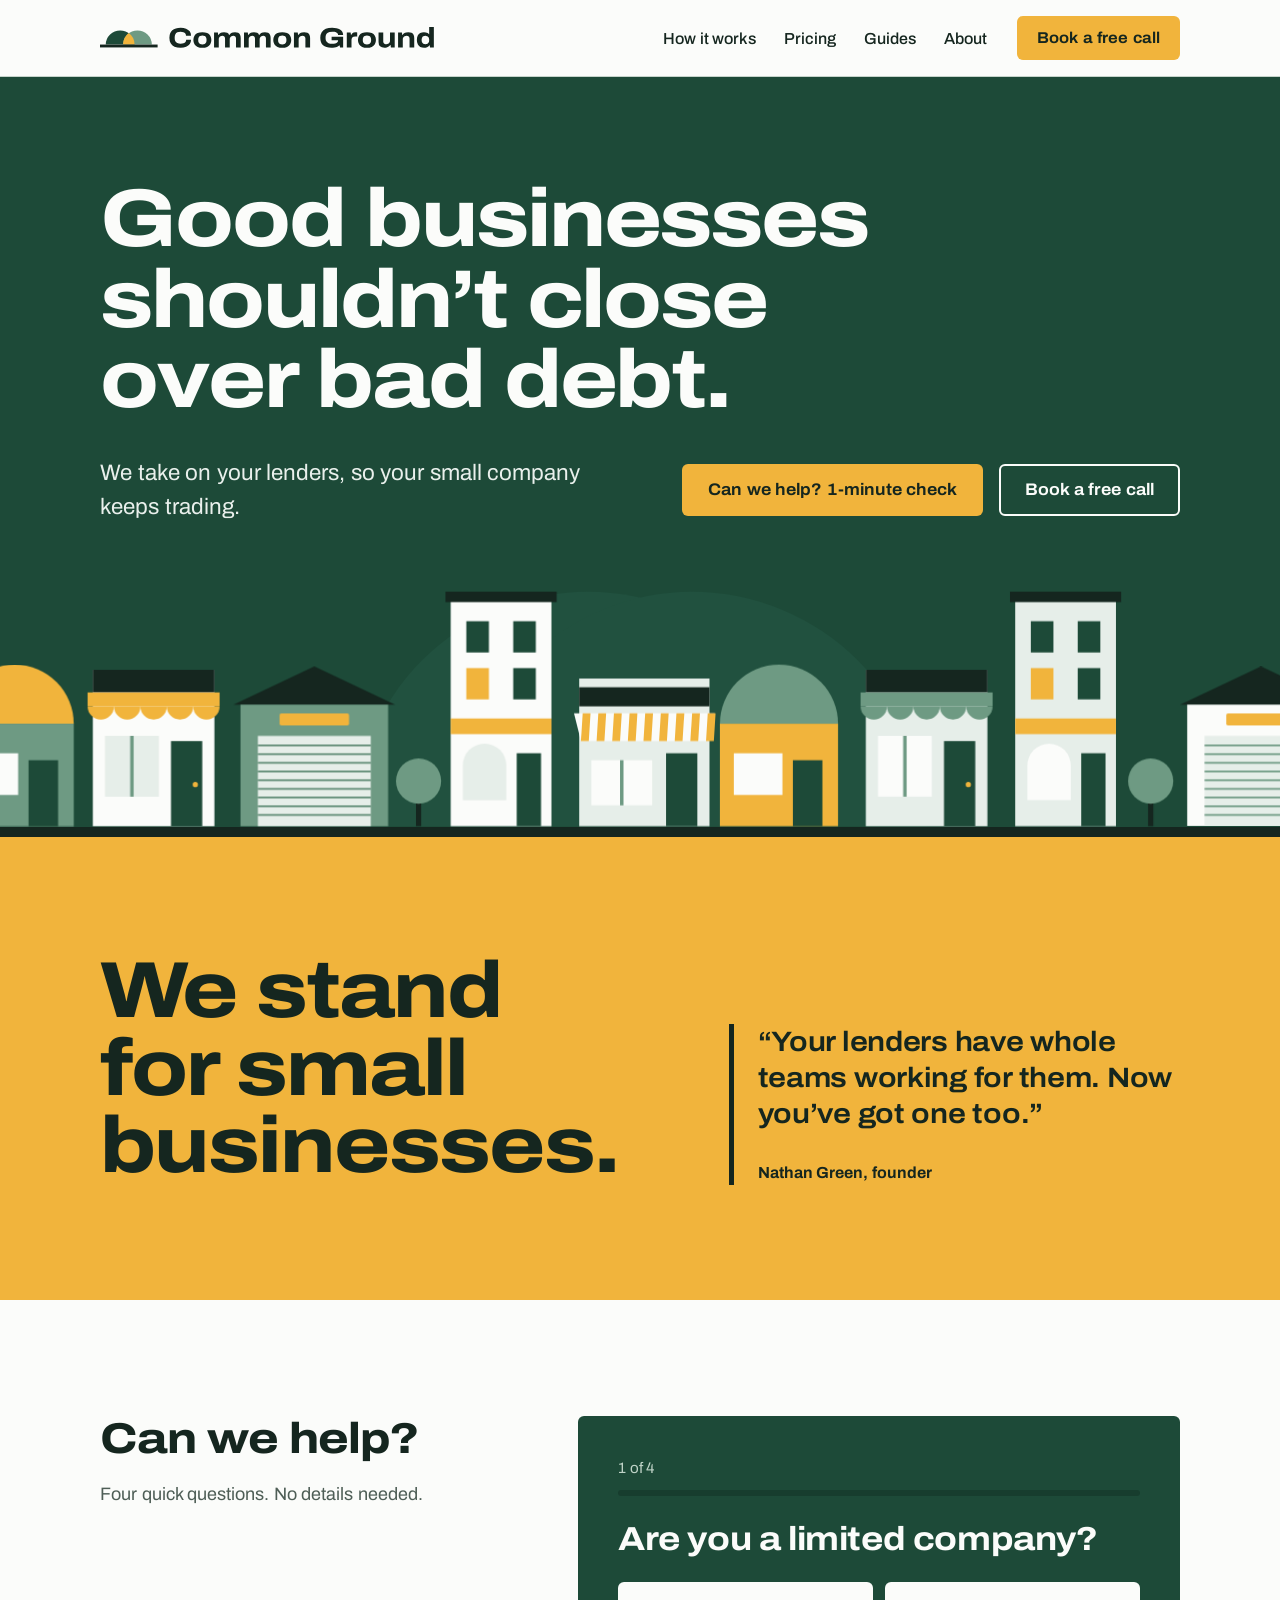
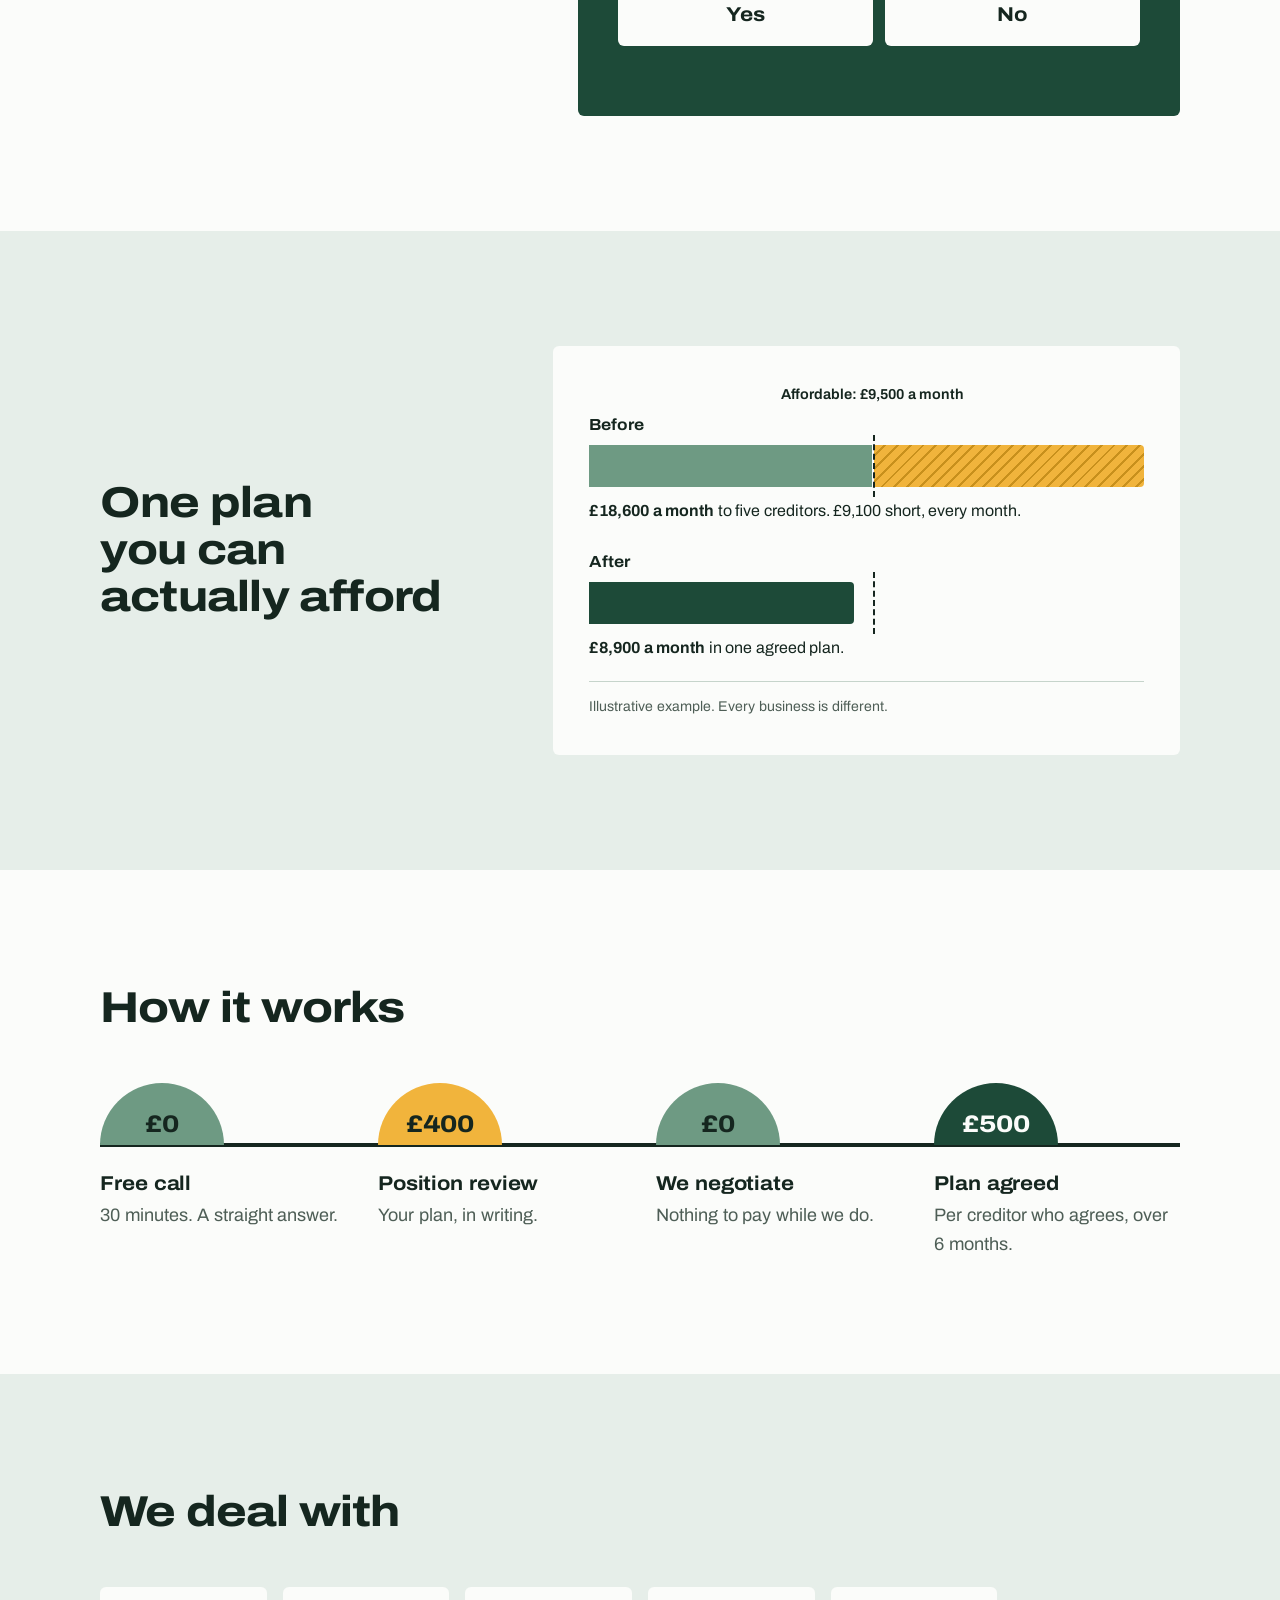
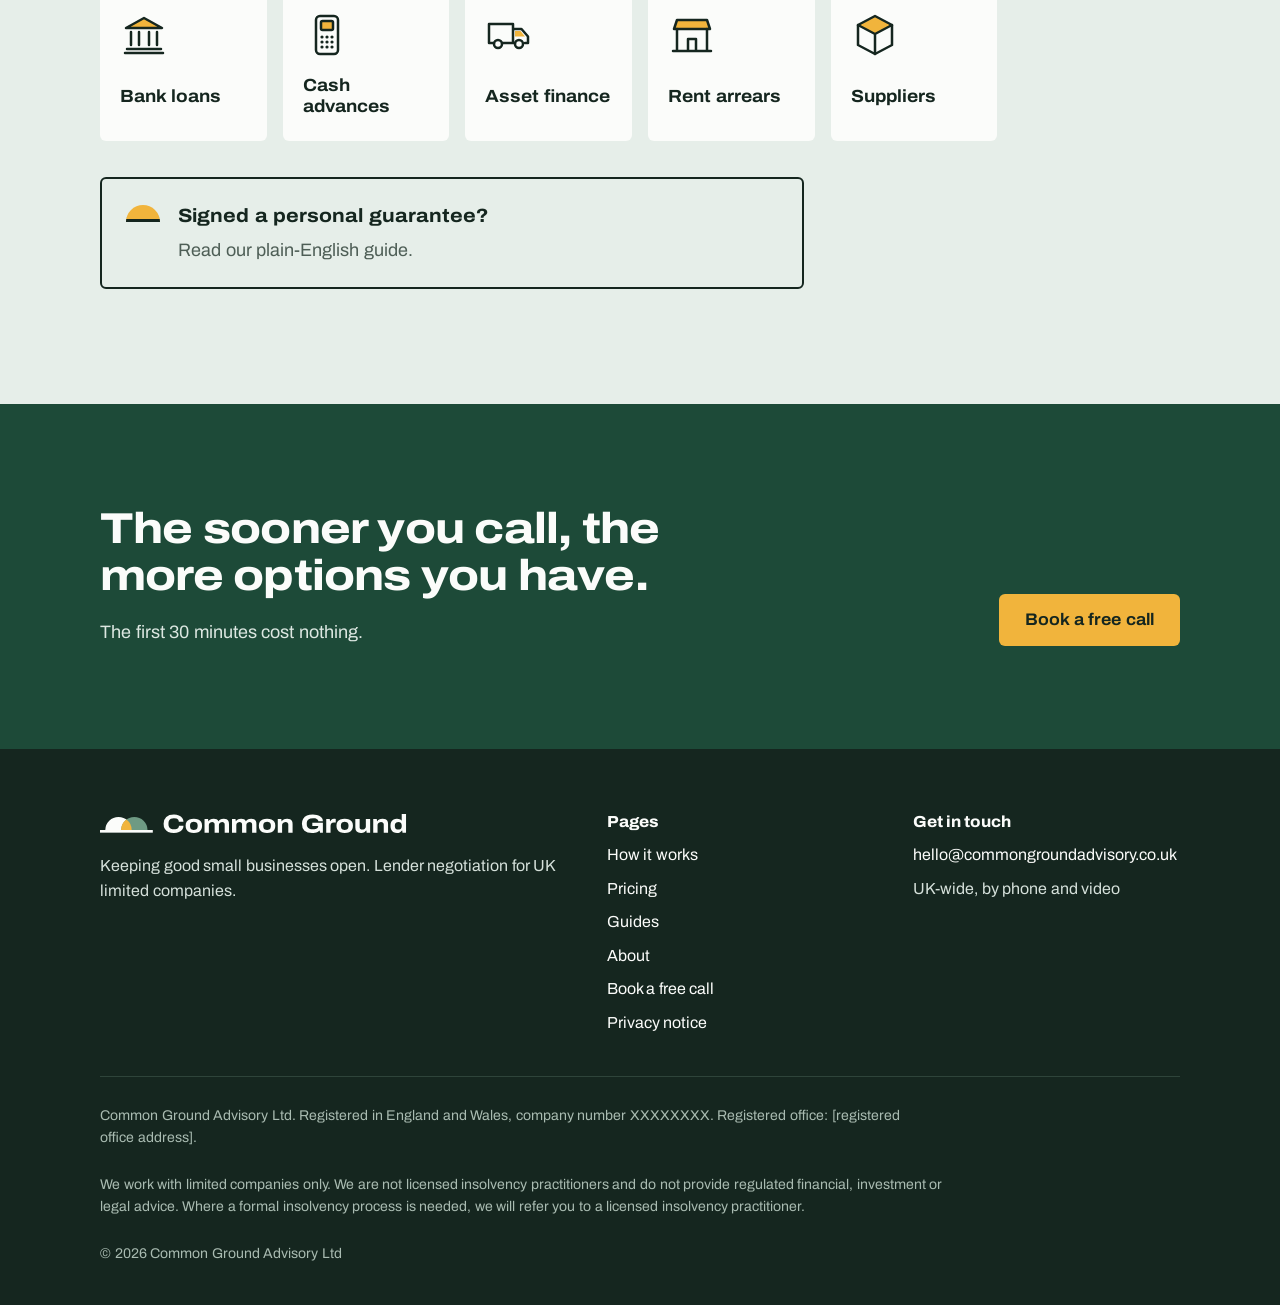
==== commit 63f31370: "Add homepage eligibility check and illustrated hero Adds a four-question "Can we help?" check on the" ====
--- a/index.html
+++ b/index.html
@@ -3,13 +3,13 @@
 <head>
 <meta charset="utf-8">
 <meta name="viewport" content="width=device-width, initial-scale=1">
-<title>Common Ground Advisory | Lender negotiation for limited companies</title>
-<meta name="description" content="We agree affordable repayment plans with your lenders, landlord and suppliers, so your company can keep trading. UK limited companies only.">
+<title>Common Ground Advisory | Keeping good small businesses open</title>
+<meta name="description" content="Good businesses shouldn't close over bad debt. We negotiate with your lenders, landlord and suppliers so your small company keeps trading.">
 <link rel="canonical" href="https://www.commongroundadvisory.co.uk/">
 <meta property="og:type" content="website">
 <meta property="og:site_name" content="Common Ground Advisory">
-<meta property="og:title" content="Common Ground Advisory | Lender negotiation for limited companies">
-<meta property="og:description" content="We agree affordable repayment plans with your lenders, landlord and suppliers, so your company can keep trading. UK limited companies only.">
+<meta property="og:title" content="Common Ground Advisory | Keeping good small businesses open">
+<meta property="og:description" content="Good businesses shouldn't close over bad debt. We negotiate with your lenders, landlord and suppliers so your small company keeps trading.">
 <meta property="og:url" content="https://www.commongroundadvisory.co.uk/">
 <meta property="og:image" content="https://www.commongroundadvisory.co.uk/assets/img/og-image.png">
 <meta property="og:image:width" content="1200">
@@ -21,8 +21,8 @@
 <link rel="icon" href="/favicon-32.png" sizes="32x32" type="image/png">
 <link rel="apple-touch-icon" href="/apple-touch-icon.png">
 <link rel="preload" href="/assets/fonts/archivo-variable.woff2" as="font" type="font/woff2" crossorigin>
-<link rel="stylesheet" href="/assets/css/site.css">
-<script src="/assets/js/site.js" defer></script>
+<link rel="stylesheet" href="/assets/css/site.css?v=9621d015">
+<script src="/assets/js/site.js?v=9621d015" defer></script>
 <script type="application/ld+json">
 {
   "@context": "https://schema.org",
@@ -33,7 +33,7 @@
   "logo": "https://www.commongroundadvisory.co.uk/assets/img/logo.png",
   "image": "https://www.commongroundadvisory.co.uk/assets/img/og-image.png",
   "email": "hello@commongroundadvisory.co.uk",
-  "description": "Lender negotiation for UK limited companies with strong trade and a finance problem. We agree affordable repayment plans with lenders, landlords and suppliers.",
+  "description": "We negotiate with lenders, landlords and suppliers so good small companies can keep trading. UK limited companies only.",
   "areaServed": {
     "@type": "Country",
     "name": "United Kingdom"
@@ -66,42 +66,132 @@
 </header>
 <main id="main">
 
-<section class="hero on-forest">
-  <div class="wrap">
-    <h1><span>Your business works.</span> <span>Your debt doesn&rsquo;t.</span></h1>
+<section class="hero hero-street on-forest">
+  <div class="wrap">
     <div class="hero-copy">
-      <p class="lead">We agree affordable repayment plans with your lenders, landlord and suppliers, so your company can keep trading.</p>
-      <div class="btn-row">
-        <a class="btn btn-primary" href="/contact">Book a free 30-minute call</a>
-        <a class="btn btn-ghost" href="/how-it-works">How it works</a>
-      </div>
-      <ul class="hero-points">
-        <li>Limited companies, UK-wide</li>
-        <li>Fixed fees</li>
-        <li>Nothing to pay for negotiation until creditors agree</li>
-      </ul>
-    </div>
-    <div class="hero-art" aria-hidden="true">
-      <svg viewBox="0 0 600 262" xmlns="http://www.w3.org/2000/svg" focusable="false">
-  <path class="disc-l" d="M10 262A200 200 0 0 1 410 262Z" fill="#FBFCFA"/>
-  <path class="disc-r" d="M190 262A200 200 0 0 1 590 262Z" fill="#6E9A83"/>
-  <path class="lens" d="M190 262A200 200 0 0 1 300 83.4A200 200 0 0 1 410 262Z" fill="#F1B43C"/>
-</svg>
-    </div>
-  </div>
+      <h1>Good businesses shouldn&rsquo;t close over bad debt.</h1>
+      <div class="hero-row">
+        <p class="lead">We take on your lenders, so your small company keeps trading.</p>
+        <div class="btn-row">
+          <a class="btn btn-primary" href="#check">Can we help? 1-minute check</a>
+          <a class="btn btn-ghost" href="/contact">Book a free call</a>
+        </div>
+      </div>
+    </div>
+  </div>
+  <div class="street-wrap"><svg class="street" viewBox="0 40 1600 280" preserveAspectRatio="xMidYMax slice" xmlns="http://www.w3.org/2000/svg" aria-hidden="true" focusable="false"><path d="M470 320A270 270 0 0 1 1010 320Z" fill="#21513F"/><path d="M590 320A270 270 0 0 1 1130 320Z" fill="#21513F"/><g class="shop" transform="translate(-640 0)">
+      <path d="M652 202A68 68 0 0 1 788 202Z" fill="#F1B43C"/>
+      <rect x="652" y="202" width="136" height="118" fill="#6E9A83"/>
+      <rect x="668" y="236" width="56" height="48" fill="#FBFCFA"/>
+      <rect x="736" y="244" width="34" height="76" fill="#1D4A38"/>
+    </g><g class="shop" transform="translate(150 0)">
+      <rect x="20" y="140" width="140" height="180" fill="#FBFCFA"/>
+      <rect x="20" y="140" width="140" height="26" fill="#15261F"/>
+      <rect x="14" y="166" width="152" height="16" fill="#F1B43C"/><path d="M14.0 182A15.2 15.2 0 0 0 44.4 182Z" fill="#F1B43C"/><path d="M44.4 182A15.2 15.2 0 0 0 74.8 182Z" fill="#F1B43C"/><path d="M74.8 182A15.2 15.2 0 0 0 105.2 182Z" fill="#F1B43C"/><path d="M105.2 182A15.2 15.2 0 0 0 135.6 182Z" fill="#F1B43C"/><path d="M135.6 182A15.2 15.2 0 0 0 166.0 182Z" fill="#F1B43C"/>
+      <rect x="34" y="216" width="62" height="70" fill="#E6EEE9"/><rect x="63" y="216" width="4" height="70" fill="#6E9A83"/>
+      <rect x="110" y="222" width="36" height="98" fill="#1D4A38"/><circle cx="138" cy="272" r="3" fill="#F1B43C"/>
+    </g><g class="shop" transform="translate(160 0)">
+      <path d="M172 180L265 136L358 180Z" fill="#15261F"/>
+      <rect x="180" y="180" width="170" height="140" fill="#6E9A83"/>
+      <rect x="225" y="190" width="80" height="14" rx="2" fill="#F1B43C"/>
+      <rect x="200" y="216" width="130" height="104" fill="#E6EEE9"/><rect x="200" y="226" width="130" height="2" fill="#5d8a73"/><rect x="200" y="236" width="130" height="2" fill="#5d8a73"/><rect x="200" y="246" width="130" height="2" fill="#5d8a73"/><rect x="200" y="256" width="130" height="2" fill="#5d8a73"/><rect x="200" y="266" width="130" height="2" fill="#5d8a73"/><rect x="200" y="276" width="130" height="2" fill="#5d8a73"/><rect x="200" y="286" width="130" height="2" fill="#5d8a73"/><rect x="200" y="296" width="130" height="2" fill="#5d8a73"/><rect x="200" y="306" width="130" height="2" fill="#5d8a73"/>
+    </g><g class="shop"><rect x="542" y="262" width="6" height="58" fill="#15261F"/><circle cx="545" cy="268" r="26" fill="#6E9A83"/></g><g class="shop" transform="translate(220 0)">
+      <rect x="362" y="60" width="116" height="260" fill="#FBFCFA"/>
+      <rect x="356" y="50" width="128" height="12" fill="#15261F"/>
+      <rect x="380" y="84" width="26" height="36" fill="#1D4A38"/><rect x="434" y="84" width="26" height="36" fill="#1D4A38"/>
+      <rect x="380" y="138" width="26" height="36" fill="#F1B43C"/><rect x="434" y="138" width="26" height="36" fill="#1D4A38"/>
+      <rect x="362" y="196" width="116" height="18" fill="#F1B43C"/>
+      <path d="M376 290V250A25 25 0 0 1 426 250V290Z" fill="#E6EEE9"/>
+      <rect x="438" y="236" width="28" height="84" fill="#1D4A38"/>
+    </g><g class="shop" transform="translate(240 0)">
+      <rect x="490" y="150" width="150" height="170" fill="#E6EEE9"/>
+      <rect x="490" y="160" width="150" height="22" fill="#15261F"/>
+      <path d="M484 190H646L638 222H492Z" fill="#FBFCFA"/><path d="M494 190h9l-2 32h-9z" fill="#F1B43C"/><path d="M512 190h9l-2 32h-9z" fill="#F1B43C"/><path d="M530 190h9l-2 32h-9z" fill="#F1B43C"/><path d="M548 190h9l-2 32h-9z" fill="#F1B43C"/><path d="M566 190h9l-2 32h-9z" fill="#F1B43C"/><path d="M584 190h9l-2 32h-9z" fill="#F1B43C"/><path d="M602 190h9l-2 32h-9z" fill="#F1B43C"/><path d="M620 190h9l-2 32h-9z" fill="#F1B43C"/><path d="M638 190h9l-2 32h-9z" fill="#F1B43C"/>
+      <rect x="504" y="244" width="70" height="52" fill="#FBFCFA"/><rect x="537" y="244" width="4" height="52" fill="#6E9A83"/>
+      <rect x="590" y="236" width="36" height="84" fill="#1D4A38"/>
+    </g><g class="shop" transform="translate(240 0)">
+      <path d="M652 202A68 68 0 0 1 788 202Z" fill="#6E9A83"/>
+      <rect x="652" y="202" width="136" height="118" fill="#F1B43C"/>
+      <rect x="668" y="236" width="56" height="48" fill="#FBFCFA"/>
+      <rect x="736" y="244" width="34" height="76" fill="#1D4A38"/>
+    </g><g class="shop" transform="translate(1040 0)">
+      <rect x="20" y="140" width="140" height="180" fill="#E6EEE9"/>
+      <rect x="20" y="140" width="140" height="26" fill="#15261F"/>
+      <rect x="14" y="166" width="152" height="16" fill="#6E9A83"/><path d="M14.0 182A15.2 15.2 0 0 0 44.4 182Z" fill="#6E9A83"/><path d="M44.4 182A15.2 15.2 0 0 0 74.8 182Z" fill="#6E9A83"/><path d="M74.8 182A15.2 15.2 0 0 0 105.2 182Z" fill="#6E9A83"/><path d="M105.2 182A15.2 15.2 0 0 0 135.6 182Z" fill="#6E9A83"/><path d="M135.6 182A15.2 15.2 0 0 0 166.0 182Z" fill="#6E9A83"/>
+      <rect x="34" y="216" width="62" height="70" fill="#FBFCFA"/><rect x="63" y="216" width="4" height="70" fill="#6E9A83"/>
+      <rect x="110" y="222" width="36" height="98" fill="#1D4A38"/><circle cx="138" cy="272" r="3" fill="#F1B43C"/>
+    </g><g class="shop" transform="translate(870 0)">
+      <rect x="362" y="60" width="116" height="260" fill="#E6EEE9"/>
+      <rect x="356" y="50" width="128" height="12" fill="#15261F"/>
+      <rect x="380" y="84" width="26" height="36" fill="#1D4A38"/><rect x="434" y="84" width="26" height="36" fill="#1D4A38"/>
+      <rect x="380" y="138" width="26" height="36" fill="#F1B43C"/><rect x="434" y="138" width="26" height="36" fill="#1D4A38"/>
+      <rect x="362" y="196" width="116" height="18" fill="#F1B43C"/>
+      <path d="M376 290V250A25 25 0 0 1 426 250V290Z" fill="#FBFCFA"/>
+      <rect x="438" y="236" width="28" height="84" fill="#1D4A38"/>
+    </g><g class="shop"><rect x="1385" y="262" width="6" height="58" fill="#15261F"/><circle cx="1388" cy="268" r="26" fill="#6E9A83"/></g><g class="shop" transform="translate(1250 0)">
+      <path d="M172 180L265 136L358 180Z" fill="#15261F"/>
+      <rect x="180" y="180" width="170" height="140" fill="#FBFCFA"/>
+      <rect x="225" y="190" width="80" height="14" rx="2" fill="#F1B43C"/>
+      <rect x="200" y="216" width="130" height="104" fill="#E6EEE9"/><rect x="200" y="226" width="130" height="2" fill="#6E9A83"/><rect x="200" y="236" width="130" height="2" fill="#6E9A83"/><rect x="200" y="246" width="130" height="2" fill="#6E9A83"/><rect x="200" y="256" width="130" height="2" fill="#6E9A83"/><rect x="200" y="266" width="130" height="2" fill="#6E9A83"/><rect x="200" y="276" width="130" height="2" fill="#6E9A83"/><rect x="200" y="286" width="130" height="2" fill="#6E9A83"/><rect x="200" y="296" width="130" height="2" fill="#6E9A83"/><rect x="200" y="306" width="130" height="2" fill="#6E9A83"/>
+    </g></svg></div>
 </section>
 <div class="ground" role="presentation"></div>
 
+<section class="band manifesto">
+  <div class="wrap">
+    <h2>We stand for small businesses.</h2>
+    <blockquote>
+      <p>&ldquo;Your lenders have whole teams working for them. Now you&rsquo;ve got one too.&rdquo;</p>
+      <footer>Nathan Green, founder</footer>
+    </blockquote>
+  </div>
+</section>
+
 <section class="band">
-  <div class="wrap">
-    <h2 class="section-title">Sound familiar?</h2>
-    <div class="familiar">
-      <blockquote><p>&ldquo;The cash advance sweeps are eating our card takings.&rdquo;</p></blockquote>
-      <blockquote><p>&ldquo;The bank wants the loan cleared and we can&rsquo;t find the money.&rdquo;</p></blockquote>
-      <blockquote><p>&ldquo;Our main supplier has put us on stop.&rdquo;</p></blockquote>
-      <blockquote><p>&ldquo;The landlord&rsquo;s sent a final demand for the arrears.&rdquo;</p></blockquote>
-    </div>
-    <p class="familiar-foot">If customers are still buying, it&rsquo;s usually fixable. <a class="link-strong" href="/contact">Let&rsquo;s talk.</a></p>
+  <div class="wrap split">
+    <div class="section-head">
+      <h2>Can we help?</h2>
+      <p class="muted">Four quick questions. No details needed.</p>
+    </div>
+    <div class="qcheck" id="check" data-qcheck>
+      <div class="qc-head">
+        <p class="qc-progress"><span data-qc-step>1</span> of 4</p>
+        <div class="qc-bar"><span data-qc-bar></span></div>
+      </div>
+      <ol class="qc-questions">
+        <li data-q="ltd" data-bad="no"><p class="qc-q">Are you a limited company?</p></li>
+        <li data-q="sales" data-bad="no"><p class="qc-q">Are customers still buying?</p></li>
+        <li data-q="repay" data-bad="no"><p class="qc-q">Is the real problem your repayments, not a lack of sales?</p></li>
+        <li data-q="hmrc" data-bad="yes"><p class="qc-q">Is almost all of it owed to HMRC?</p></li>
+      </ol>
+      <div class="qc-answers" role="group" aria-label="Your answer">
+        <button type="button" class="qc-btn" data-answer="yes">Yes</button>
+        <button type="button" class="qc-btn" data-answer="no">No</button>
+      </div>
+      <div class="qc-results" aria-live="polite">
+        <div data-result="good" hidden>
+          <p class="qc-title">Sounds like we can help.</p>
+          <p>Book a free 30-minute call and we&rsquo;ll tell you straight.</p>
+          <a class="btn btn-primary" href="/contact">Book your free call</a>
+        </div>
+        <div data-result="ltd" hidden>
+          <p class="qc-title">We only work with limited companies.</p>
+          <p><a href="https://businessdebtline.org" rel="noopener">Business Debtline</a> gives free help to sole traders and partnerships.</p>
+        </div>
+        <div data-result="sales" hidden>
+          <p class="qc-title">This might need more than a new plan.</p>
+          <p>If sales have gone, stretching the debt out won&rsquo;t fix it. We can point you to a licensed insolvency practitioner we trust.</p>
+          <a class="btn btn-primary" href="/contact">Talk it through anyway</a>
+        </div>
+        <div data-result="hmrc" hidden>
+          <p class="qc-title">Start with HMRC.</p>
+          <p>A <a href="https://www.gov.uk/difficulties-paying-hmrc" rel="noopener">Time to Pay arrangement</a> is usually the answer. Owe other lenders too? We can still help.</p>
+          <a class="btn btn-primary" href="/contact">Book a free call</a>
+        </div>
+        <button type="button" class="qc-restart" data-qc-restart hidden>Start again</button>
+      </div>
+      <noscript><p><a class="link-strong" href="/contact">Book a free call</a> and we&rsquo;ll tell you if we can help.</p></noscript>
+    </div>
   </div>
 </section>
 
@@ -109,7 +199,6 @@
   <div class="wrap split split-chart">
     <div class="section-head">
       <h2>One plan you can actually afford</h2>
-      <p class="muted">We bring every creditor into a single, realistic schedule. This is the kind of difference that makes.</p>
     </div>
     <figure class="plan-chart">
       <div class="pc-plot" role="img" aria-label="Illustrative example. Before: repayments of £18,600 a month across five creditors, against £9,500 the business can afford, leaving it £9,100 short each month. After: one agreed plan of £8,900 a month.">
@@ -132,58 +221,30 @@
 
 <section class="band">
   <div class="wrap">
-    <h2 class="section-title">What we deal with</h2>
-    <ul class="debt-list">
-      <li><svg viewBox="0 0 48 48" fill="none" stroke="#15261F" stroke-width="2.5" stroke-linecap="round" stroke-linejoin="round" aria-hidden="true" focusable="false"><path d="M6 17L24 7l18 10H6z" fill="#F1B43C"/><path d="M11 21v13M19 21v13M29 21v13M37 21v13M7 38h34M5 42h38"/></svg><h3>Bank loans</h3><p>Loans and overdrafts that no longer fit your cash flow.</p></li>
-      <li><svg viewBox="0 0 48 48" fill="none" stroke="#15261F" stroke-width="2.5" stroke-linecap="round" stroke-linejoin="round" aria-hidden="true" focusable="false"><rect x="13" y="5" width="22" height="38" rx="4"/><rect x="18" y="10" width="12" height="9" rx="1.5" fill="#F1B43C"/><path d="M19 26h.01M24 26h.01M29 26h.01M19 31h.01M24 31h.01M29 31h.01M19 36h.01M24 36h.01M29 36h.01" stroke-width="3.2"/></svg><h3>Cash advances</h3><p>Daily sweeps and stacked top-ups.</p></li>
-      <li><svg viewBox="0 0 48 48" fill="none" stroke="#15261F" stroke-width="2.5" stroke-linecap="round" stroke-linejoin="round" aria-hidden="true" focusable="false"><path d="M30 20h5.5l4.5 5.5H30z" fill="#F1B43C" stroke="none"/><path d="M9 32H4V13h24v19M28 18h8.5L43 25.5V32h-3M17 32h13"/><circle cx="13" cy="33" r="4"/><circle cx="34" cy="33" r="4"/></svg><h3>Asset finance</h3><p>Leases and HP on kit, vans and fit-out.</p></li>
-      <li><svg viewBox="0 0 48 48" fill="none" stroke="#15261F" stroke-width="2.5" stroke-linecap="round" stroke-linejoin="round" aria-hidden="true" focusable="false"><path d="M9 9h30l3 9H6z" fill="#F1B43C"/><path d="M9 18v22h30V18M20 40V28h8v12M5 40h38"/></svg><h3>Rent arrears</h3><p>Commercial rent owed to your landlord.</p></li>
-      <li><svg viewBox="0 0 48 48" fill="none" stroke="#15261F" stroke-width="2.5" stroke-linecap="round" stroke-linejoin="round" aria-hidden="true" focusable="false"><path d="M24 5l17 9-17 9-17-9z" fill="#F1B43C" stroke="none"/><path d="M24 5l17 9v20l-17 9-17-9V14z"/><path d="M7 14l17 9 17-9M24 23v20"/></svg><h3>Suppliers</h3><p>Accounts on stop or sent to collections.</p></li>
+    <h2 class="section-title">How it works</h2>
+    <ol class="costline">
+      <li><span class="bump bump-free">&pound;0</span><h3>Free call</h3><p>30 minutes. A straight answer.</p></li>
+      <li><span class="bump bump-review">&pound;400</span><h3>Position review</h3><p>Your plan, in writing.</p></li>
+      <li><span class="bump bump-wait">&pound;0</span><h3>We negotiate</h3><p>Nothing to pay while we do.</p></li>
+      <li><span class="bump bump-agreed">&pound;500</span><h3>Plan agreed</h3><p>Per creditor who agrees, over 6 months.</p></li>
+    </ol>
+  </div>
+</section>
+
+<section class="band band-sage">
+  <div class="wrap">
+    <h2 class="section-title">We deal with</h2>
+    <ul class="icon-row">
+      <li><svg viewBox="0 0 48 48" width="48" height="48" fill="none" stroke="#15261F" stroke-width="2.5" stroke-linecap="round" stroke-linejoin="round" aria-hidden="true" focusable="false"><path d="M6 17L24 7l18 10H6z" fill="#F1B43C"/><path d="M11 21v13M19 21v13M29 21v13M37 21v13M7 38h34M5 42h38"/></svg><span>Bank loans</span></li>
+      <li><svg viewBox="0 0 48 48" width="48" height="48" fill="none" stroke="#15261F" stroke-width="2.5" stroke-linecap="round" stroke-linejoin="round" aria-hidden="true" focusable="false"><rect x="13" y="5" width="22" height="38" rx="4"/><rect x="18" y="10" width="12" height="9" rx="1.5" fill="#F1B43C"/><path d="M19 26h.01M24 26h.01M29 26h.01M19 31h.01M24 31h.01M29 31h.01M19 36h.01M24 36h.01M29 36h.01" stroke-width="3.2"/></svg><span>Cash advances</span></li>
+      <li><svg viewBox="0 0 48 48" width="48" height="48" fill="none" stroke="#15261F" stroke-width="2.5" stroke-linecap="round" stroke-linejoin="round" aria-hidden="true" focusable="false"><path d="M30 20h5.5l4.5 5.5H30z" fill="#F1B43C" stroke="none"/><path d="M9 32H4V13h24v19M28 18h8.5L43 25.5V32h-3M17 32h13"/><circle cx="13" cy="33" r="4"/><circle cx="34" cy="33" r="4"/></svg><span>Asset finance</span></li>
+      <li><svg viewBox="0 0 48 48" width="48" height="48" fill="none" stroke="#15261F" stroke-width="2.5" stroke-linecap="round" stroke-linejoin="round" aria-hidden="true" focusable="false"><path d="M9 9h30l3 9H6z" fill="#F1B43C"/><path d="M9 18v22h30V18M20 40V28h8v12M5 40h38"/></svg><span>Rent arrears</span></li>
+      <li><svg viewBox="0 0 48 48" width="48" height="48" fill="none" stroke="#15261F" stroke-width="2.5" stroke-linecap="round" stroke-linejoin="round" aria-hidden="true" focusable="false"><path d="M24 5l17 9-17 9-17-9z" fill="#F1B43C" stroke="none"/><path d="M24 5l17 9v20l-17 9-17-9V14z"/><path d="M7 14l17 9 17-9M24 23v20"/></svg><span>Suppliers</span></li>
     </ul>
-    <p class="small muted mt-m measure">Not HMRC or VAT: a Time to Pay arrangement is usually the answer. Not formal insolvency either: if you need a CVA, administration or liquidation, we&rsquo;ll introduce you to a licensed insolvency practitioner we trust.</p>
     <a class="guide-callout" href="/guides/personal-guarantees">
       <span class="gc-title">Signed a personal guarantee?</span>
-      <span class="gc-text">What it means for you, and what to do if it&rsquo;s called in. Read the guide.</span>
+      <span class="gc-text">Read our plain-English guide.</span>
     </a>
-  </div>
-</section>
-
-<section class="band band-sage">
-  <div class="wrap">
-    <div class="section-head">
-      <h2>How it works, and what it costs</h2>
-      <p class="muted">Built so the fee never undoes the plan.</p>
-    </div>
-    <ol class="costline">
-      <li><span class="bump bump-free">&pound;0</span><h3>Free call</h3><p>30 minutes. An honest answer on whether we can help.</p></li>
-      <li><span class="bump bump-review">&pound;400</span><h3>Position review</h3><p>Your position and plan in writing. The only upfront cost.</p></li>
-      <li><span class="bump bump-wait">&pound;0</span><h3>We negotiate</h3><p>We deal with every creditor. Nothing to pay while we do.</p></li>
-      <li><span class="bump bump-agreed">&pound;500</span><h3>Plan agreed</h3><p>Per creditor who agrees, spread over 6 months.</p></li>
-    </ol>
-    <p class="mt-l link-row"><a class="link-strong" href="/how-it-works">How it works in detail</a><a class="link-strong" href="/pricing">Work out your cost</a></p>
-  </div>
-</section>
-
-<section class="band">
-  <div class="wrap teaser">
-    <figure class="portrait">
-      <div class="frame">
-        <!-- Replace this placeholder with your photo:
-             <img src="/assets/img/nathan.jpg" alt="Nathan Green, Director of Common Ground Advisory" width="800" height="1000"> -->
-        <svg viewBox="0 0 400 190" xmlns="http://www.w3.org/2000/svg" aria-hidden="true" focusable="false">
-  <path d="M0 190A140 140 0 0 1 280 190Z" fill="#E6EEE9"/>
-  <path d="M120 190A140 140 0 0 1 400 190Z" fill="#6E9A83"/>
-  <path d="M120 190A140 140 0 0 1 200 75.1A140 140 0 0 1 280 190Z" fill="#F1B43C"/>
-</svg>
-      </div>
-      <figcaption><strong>Nathan Green</strong>Director, Common Ground Advisory</figcaption>
-    </figure>
-    <div>
-      <blockquote>
-        <p>&ldquo;I&rsquo;ve negotiated my own business through lender pressure and come out the other side. Now I do it for other directors.&rdquo;</p>
-      </blockquote>
-      <a class="link-strong" href="/about">About Nathan</a>
-    </div>
   </div>
 </section>
 
@@ -202,7 +263,7 @@
     <div class="foot-top">
       <div>
         <img src="/assets/img/logo-inline-reverse.svg" alt="Common Ground Advisory" width="308" height="22">
-        <p>Lender negotiation for UK&thinsp; limited companies with strong trade and a finance problem.</p>
+        <p>Keeping good small businesses open. Lender negotiation for UK limited companies.</p>
       </div>
       <div>
         <h2>Pages</h2>
--- a/assets/css/site.css
+++ b/assets/css/site.css
@@ -448,7 +448,7 @@
 .foot-top ul a { text-decoration: none; }
 .foot-top ul a:hover { text-decoration: underline; }
 .legal { padding-top: 28px; font-size: 0.88rem; line-height: 1.6; color: #A9BBB1; display: grid; gap: 10px; max-width: 60em; }
-@media (max-width: 760px) { .foot-top { grid-template-columns: 1fr 1fr; } .foot-top > div:first-child { grid-column: 1 / -1; } }
+@media (max-width: 760px) { .foot-top { grid-template-columns: 1fr 1fr; } .foot-top > div:first-child, .foot-top > div:last-child { grid-column: 1 / -1; } }
 
 /* ---------- Utilities ---------- */
 .mt-l { margin-top: clamp(40px, 5vw, 64px); }
@@ -583,68 +583,122 @@
 @media (max-width: 900px) { .split-chart { grid-template-columns: 1fr; } }
 .calc-out dd small { font-family: var(--text); font-stretch: 100%; font-size: 1rem; font-weight: 500; color: var(--muted); }
 
-/* ================= v3: guides ================= */
+/* ================= guides ================= */
 .band-tight { padding-block: clamp(56px, 7vw, 88px); }
-.crumb { margin: 0; font-size: 0.95rem; font-weight: 600; }
-.crumb a { color: var(--forest); }
-.guide-meta { margin: 0; font-size: 0.95rem; color: var(--muted); }
-.page-head .crumb + h1 { margin-top: -8px; }
-
+.nowrap { white-space: nowrap; }
 .bump-sm { font-size: 1.1rem; font-stretch: 110%; }
 .bump-ink { background: var(--ink); color: var(--paper); }
-@media (max-width: 1080px) and (min-width: 901px) { .costline[style*="--n: 5"] { gap: 20px; } .costline[style*="--n: 5"] .bump { width: 104px; height: 52px; } .costline[style*="--n: 5"]::before { top: 50px; } .costline[style*="--n: 5"] li { padding-top: 76px; } }
-
-.article { display: grid; grid-template-columns: 15rem minmax(0, 1fr); gap: clamp(32px, 6vw, 88px); align-items: start; }
-.toc { position: sticky; top: 28px; border-top: 2px solid var(--ink); padding-top: 16px; }
-.toc h2 { font-size: 1rem; font-stretch: 105%; letter-spacing: 0; }
-.toc ol { list-style: none; margin: 10px 0 0; padding: 0; }
-.toc a { display: block; padding: 7px 0; color: var(--muted); text-decoration: none; font-size: 0.98rem; line-height: 1.35; border-bottom: 1px solid var(--rule); }
-.toc a:hover { color: var(--ink); }
-@media (max-width: 900px) { .article { grid-template-columns: 1fr; } .toc { position: static; } }
-
-.guide { max-width: 40em; }
-.guide > h2 { font-size: clamp(1.5rem, 2.4vw, 1.9rem); margin: 56px 0 16px; scroll-margin-top: 24px; }
-.guide > h2:first-child { margin-top: 0; }
-.guide > p { margin-bottom: 1em; }
-.keypoint { background: var(--sage); border-left: 5px solid var(--marigold); padding: 18px 22px; margin: 24px 0; font-weight: 560; }
-.band-sage .keypoint { background: var(--paper); }
-
-.where { list-style: none; margin: 8px 0 0; padding: 0; border-top: 2px solid var(--ink); }
-.where li { display: grid; grid-template-columns: 40px minmax(0, 1fr); gap: 0 18px; align-items: start; padding: 16px 0; border-bottom: 1px solid var(--rule); }
-.where svg { width: 40px; height: 40px; }
-.where strong { display: block; font-stretch: 106%; }
-.where span { color: var(--muted); font-size: 1rem; }
-
-.checklist-1 { columns: 1; }
-.guide .ticks, .guide .checklist { margin-top: 8px; }
-
-.numbered { list-style: none; counter-reset: n; margin: 8px 0 20px; padding: 0; }
-.numbered li { counter-increment: n; position: relative; padding: 14px 0 14px 60px; border-bottom: 1px solid var(--rule); }
-.numbered li::before {
-  content: counter(n); position: absolute; left: 0; top: 14px; width: 42px; height: 21px;
-  background: var(--forest); color: var(--paper); border-radius: 21px 21px 0 0;
-  display: grid; place-items: end center; font-weight: 760; font-size: 0.9rem; line-height: 1.3;
-}
-
-.liable { margin: 8px 0 0; border-top: 2px solid var(--ink); }
-.liable > div { padding: 16px 0; border-bottom: 1px solid var(--rule); }
-.liable dt { font-weight: 680; font-stretch: 106%; margin-bottom: 4px; }
-.liable dd { margin: 0; color: var(--muted); }
-
-.guide-cta { margin-top: 56px; background: var(--forest); color: var(--paper); border-radius: var(--radius); padding: clamp(24px, 4vw, 40px); display: grid; gap: 14px; justify-items: start; }
-.guide-cta h2 { font-size: clamp(1.5rem, 2.4vw, 1.9rem); }
-.guide-cta p { color: #DCE7E1; margin: 0; }
-.guide-cta .btn { margin-top: 8px; }
-.disclaimer { margin-top: 32px; padding-top: 16px; border-top: 1px solid var(--rule); font-size: 0.88rem; color: var(--muted); }
-
-.guide-list { list-style: none; margin: 0; padding: 0; border-top: 2px solid var(--ink); max-width: 52rem; }
-.guide-list li { border-bottom: 1px solid var(--rule); }
-.guide-list a { display: grid; grid-template-columns: minmax(0, 1fr) auto; gap: 6px 32px; padding: 28px 0; color: var(--ink); text-decoration: none; }
-.guide-list h2 { font-size: clamp(1.35rem, 2.2vw, 1.7rem); grid-column: 1; }
-.guide-list p { grid-column: 1; color: var(--muted); margin: 0; }
-.guide-list .read { grid-column: 2; grid-row: 1; align-self: center; font-size: 0.95rem; color: var(--muted); white-space: nowrap; }
-.guide-list a:hover h2 { text-decoration: underline; text-decoration-thickness: 2px; text-underline-offset: 0.18em; }
-
+@media (max-width: 1080px) and (min-width: 901px) {
+  .costline[style*="--n: 5"] { gap: 20px; }
+  .costline[style*="--n: 5"] .bump { width: 104px; height: 52px; }
+  .costline[style*="--n: 5"]::before { top: 50px; }
+  .costline[style*="--n: 5"] li { padding-top: 76px; }
+}
+
+/* Guide hero */
+.ghero { background: var(--forest); color: var(--paper); overflow: hidden; }
+.ghero .wrap { display: grid; grid-template-columns: minmax(0, 1.15fr) minmax(0, 0.85fr); gap: 32px; align-items: end; padding-top: clamp(48px, 7vw, 96px); }
+.ghero-copy { padding-bottom: clamp(48px, 6vw, 88px); display: grid; gap: 18px; }
+.ghero h1 { font-size: clamp(2.5rem, 5.4vw, 4.6rem); }
+.ghero .lead { color: #E9F0EC; }
+.crumb { margin: 0; font-size: 0.95rem; font-weight: 600; }
+.ghero .crumb a { color: var(--marigold); }
+.guide-meta { margin: 0; font-size: 0.95rem; color: var(--on-forest-muted); }
+.ghero-art { align-self: end; width: 100%; max-width: 500px; justify-self: end; }
+.ghero-art svg { width: 100%; height: auto; }
+.big-num { display: grid; justify-items: end; padding-bottom: clamp(40px, 5vw, 72px); text-align: right; }
+.big-num span {
+  font-family: var(--display); font-weight: 800; font-stretch: 125%; letter-spacing: -0.04em; line-height: 0.8;
+  font-size: clamp(9rem, 20vw, 17rem); color: var(--marigold); font-variant-numeric: lining-nums;
+}
+.big-num small { margin-top: 18px; font-size: 1.05rem; color: var(--on-forest-muted); max-width: 16em; }
+@media (max-width: 860px) {
+  .ghero .wrap { grid-template-columns: 1fr; gap: 0; }
+  .ghero-copy { padding-bottom: 36px; }
+  .ghero-art { justify-self: center; max-width: 380px; }
+  .big-num { justify-items: start; text-align: left; padding-bottom: 36px; }
+  .big-num span { font-size: 8rem; }
+}
+
+/* Short version */
+.short { list-style: none; margin: 0; padding: 0; display: grid; grid-template-columns: repeat(3, minmax(0, 1fr)); gap: 20px clamp(24px, 4vw, 56px); counter-reset: s; }
+.short li {
+  counter-increment: s; position: relative; padding-top: 30px; border-top: 2px solid var(--ink);
+  font-family: var(--display); font-stretch: 108%; font-weight: 640; font-size: clamp(1.2rem, 1.8vw, 1.45rem); line-height: 1.3; letter-spacing: -0.008em; word-spacing: 0;
+}
+.short li::before {
+  content: counter(s); position: absolute; left: 0; top: -22px; width: 44px; height: 22px;
+  background: var(--marigold); border-radius: 22px 22px 0 0; display: grid; place-items: end center;
+  font-size: 0.85rem; font-weight: 780; line-height: 1.4; color: var(--ink);
+}
+@media (max-width: 800px) { .short { grid-template-columns: 1fr; gap: 44px; } }
+
+.g-body .lead { margin-bottom: 24px; }
+.defn { background: var(--paper); border-radius: var(--radius); padding: 22px 24px; border-left: 5px solid var(--marigold); }
+.defn-term { font-family: var(--display); font-stretch: 110%; font-weight: 720; font-size: 1.2rem; margin-bottom: 6px; }
+.defn p:last-child { color: var(--muted); }
+
+/* Stat tiles on forest */
+.stat-tiles { display: grid; grid-template-columns: repeat(3, minmax(0, 1fr)); gap: 16px; }
+.stat-tiles > div { background: var(--forest-deep); border-radius: var(--radius); padding: 26px 24px; border-top: 5px solid var(--marigold); }
+.st-label { margin: 0 0 10px; color: var(--on-forest-muted); font-size: 1rem; }
+.st-value { margin: 0; font-family: var(--display); font-stretch: 116%; font-weight: 760; font-size: clamp(1.6rem, 2.6vw, 2.1rem); line-height: 1.1; color: var(--paper); }
+.st-note { margin: 10px 0 0; color: var(--on-forest-muted); font-size: 0.95rem; }
+.band-forest .section-head .muted, .band-forest > .wrap > .muted { color: var(--on-forest-muted); }
+@media (max-width: 800px) { .stat-tiles { grid-template-columns: 1fr; } }
+
+.statement {
+  margin-top: clamp(40px, 5vw, 64px); padding-left: 24px; border-left: 5px solid var(--marigold); max-width: 26em;
+  font-family: var(--display); font-stretch: 112%; font-weight: 700; font-size: clamp(1.35rem, 2.4vw, 1.9rem); line-height: 1.2; letter-spacing: -0.012em; word-spacing: 0;
+}
+
+/* Interactive checklist */
+.check-live { list-style: none; margin: 0; padding: 0; display: grid; gap: 10px; }
+.check-live label {
+  display: flex; gap: 16px; align-items: center; padding: 16px 18px; background: var(--paper); border-radius: var(--radius);
+  border: 2px solid transparent; cursor: pointer; font-weight: 520; transition: border-color .15s ease, background-color .15s ease;
+}
+.check-live label:hover { border-color: var(--moss); }
+.check-live input { width: 24px; height: 24px; margin: 0; flex: none; accent-color: var(--forest); cursor: pointer; }
+.check-live label:has(input:checked) { border-color: var(--forest); background: #fff; }
+.check-live label:has(input:checked) { box-shadow: inset 5px 0 0 var(--marigold); }
+
+/* Tiles */
+.tiles-2 { display: grid; grid-template-columns: repeat(2, minmax(0, 1fr)); gap: 16px; }
+.tiles-2 > div { background: var(--paper); border-radius: var(--radius); padding: 26px 24px 24px; position: relative; }
+.tiles-2 > div::before { content: ""; display: block; width: 32px; height: 16px; border-radius: 16px 16px 0 0; background: var(--marigold); margin-bottom: 16px; box-shadow: inset 0 -3px 0 var(--ink); }
+.tiles-2 h3 { margin-bottom: 8px; }
+.tiles-2 p { color: var(--muted); }
+@media (max-width: 700px) { .tiles-2 { grid-template-columns: 1fr; } }
+
+/* Stage cards */
+.stages { display: grid; grid-template-columns: repeat(3, minmax(0, 1fr)); gap: 24px; }
+.stage .bump { position: relative; width: 116px; height: 58px; }
+.stage-body { border-top: 4px solid var(--ink); padding-top: 22px; }
+.stage-body h3 { margin-bottom: 10px; }
+@media (max-width: 860px) { .stages { grid-template-columns: 1fr; gap: 40px; } }
+
+/* Small print band */
+.band-note { padding-block: 28px; border-top: 1px solid var(--rule); background: var(--paper); }
+.band-note p { margin: 0; font-size: 0.88rem; color: var(--muted); max-width: 60em; }
+
+/* Guides hub tiles */
+.feature-tiles { list-style: none; margin: 0; padding: 0; display: grid; grid-template-columns: repeat(2, minmax(0, 1fr)); gap: 24px; }
+.feature-tiles a { display: grid; grid-template-rows: auto 1fr; height: 100%; background: var(--forest); color: var(--paper); text-decoration: none; border-radius: var(--radius); overflow: hidden; }
+.ft-art { height: 200px; display: grid; align-items: end; justify-items: center; padding: 28px 28px 0; border-bottom: 8px solid var(--ink); }
+.ft-art svg { width: 78%; max-width: 360px; height: auto; }
+.ft-art-num { align-items: end; justify-items: start; }
+.ft-art-num span { font-family: var(--display); font-weight: 800; font-stretch: 125%; letter-spacing: -0.04em; font-size: 10rem; line-height: 0.72; color: var(--marigold); }
+.ft-body { padding: 26px 28px 30px; display: grid; gap: 12px; align-content: start; }
+.ft-body h2 { font-size: clamp(1.5rem, 2.4vw, 1.9rem); }
+.ft-body p { color: #DCE7E1; margin: 0; }
+.ft-link { margin-top: 6px; font-weight: 680; color: var(--marigold); text-decoration: underline; text-underline-offset: 0.2em; text-decoration-thickness: 2px; }
+.muted-on { color: var(--on-forest-muted); font-weight: 450; text-decoration: none; display: inline-block; margin-left: 10px; }
+.feature-tiles a:hover { background: var(--forest-deep); color: var(--paper); }
+.feature-tiles a:hover .ft-link { text-decoration-thickness: 3px; }
+@media (max-width: 760px) { .feature-tiles { grid-template-columns: 1fr; } .ft-art { height: 160px; } .ft-art-num span { font-size: 8rem; } }
+
+/* Homepage guide link */
 .guide-callout {
   display: grid; gap: 4px; margin-top: 36px; padding: 22px 26px 22px 76px; position: relative;
   border: 2px solid var(--ink); border-radius: var(--radius); color: var(--ink); text-decoration: none; max-width: 44rem;
@@ -656,4 +710,84 @@
 .guide-callout:hover { background: var(--sage); color: var(--ink); }
 .gc-title { font-family: var(--display); font-stretch: 110%; font-weight: 720; font-size: 1.2rem; }
 .gc-text { color: var(--muted); }
-.nowrap { white-space: nowrap; }
+
+/* ================= v5: campaign homepage ================= */
+.hero-street .wrap { display: block; padding-top: clamp(56px, 8vw, 104px); }
+.hero-street h1 { font-size: clamp(2.6rem, 6.4vw, 5.6rem); line-height: 0.98; letter-spacing: -0.025em; max-width: 12.5em; }
+.hero-street .hero-copy { padding-bottom: clamp(36px, 5vw, 60px); }
+.hero-row { margin-top: clamp(24px, 3vw, 36px); display: flex; flex-wrap: wrap; align-items: center; justify-content: space-between; gap: 20px 40px; }
+.hero-row .lead { margin: 0; max-width: 24em; color: #E9F0EC; }
+.hero-row .btn-row { margin: 0; }
+.street-wrap { height: clamp(150px, 19vw, 270px); }
+.street { display: block; width: 100%; height: 100%; }
+@media (prefers-reduced-motion: no-preference) {
+  .street .shop { animation: rise .8s cubic-bezier(.2,.7,.2,1) both; }
+  .street .shop:nth-of-type(1) { animation-delay: .05s; } .street .shop:nth-of-type(2) { animation-delay: .12s; }
+  .street .shop:nth-of-type(3) { animation-delay: .19s; } .street .shop:nth-of-type(4) { animation-delay: .26s; }
+  .street .shop:nth-of-type(5) { animation-delay: .33s; } .street .shop:nth-of-type(6) { animation-delay: .40s; }
+  .street .shop:nth-of-type(7) { animation-delay: .47s; } .street .shop:nth-of-type(8) { animation-delay: .54s; }
+  .street .shop:nth-of-type(9) { animation-delay: .61s; } .street .shop:nth-of-type(10) { animation-delay: .68s; }
+  .street .shop:nth-of-type(11) { animation-delay: .75s; }
+  @keyframes rise { from { opacity: 0; } to { opacity: 1; } }
+}
+
+.manifesto { background: var(--marigold); color: var(--ink); }
+.manifesto .wrap { display: grid; grid-template-columns: minmax(0, 1.1fr) minmax(0, 0.9fr); gap: 32px clamp(40px, 6vw, 96px); align-items: end; }
+.manifesto h2 { font-size: clamp(2.6rem, 6.2vw, 5.4rem); line-height: 0.98; letter-spacing: -0.025em; }
+.manifesto blockquote { margin: 0; padding-left: 24px; border-left: 5px solid var(--ink); }
+.manifesto blockquote p { font-family: var(--display); font-stretch: 110%; font-weight: 640; font-size: clamp(1.3rem, 2.2vw, 1.75rem); line-height: 1.28; letter-spacing: -0.01em; word-spacing: 0; }
+.manifesto footer { margin-top: 14px; font-weight: 680; font-size: 1rem; }
+@media (max-width: 860px) { .manifesto .wrap { grid-template-columns: 1fr; } }
+
+.qcheck { background: var(--forest); color: var(--paper); border-radius: var(--radius); padding: clamp(24px, 4vw, 40px); display: grid; gap: 24px; min-height: 300px; align-content: start; }
+.qc-head { display: grid; gap: 10px; }
+.qc-progress { margin: 0; font-size: 0.95rem; color: var(--on-forest-muted); }
+.qc-bar { height: 6px; background: var(--forest-deep); border-radius: 3px; overflow: hidden; }
+.qc-bar span { display: block; height: 100%; width: 0; background: var(--marigold); transition: width .25s ease; }
+.qc-questions { list-style: none; margin: 0; padding: 0; }
+.qc-q { margin: 0; font-family: var(--display); font-stretch: 112%; font-weight: 720; font-size: clamp(1.5rem, 2.6vw, 2.1rem); line-height: 1.15; letter-spacing: -0.012em; word-spacing: 0; }
+.qc-answers { display: flex; gap: 12px; }
+.qc-btn {
+  flex: 1; min-height: 64px; border: 0; border-radius: var(--radius); cursor: pointer;
+  background: var(--paper); color: var(--ink); font: inherit; font-weight: 720; font-stretch: 110%; font-size: 1.25rem;
+  transition: background-color .15s ease, transform .1s ease;
+}
+.qc-btn:hover { background: var(--marigold); }
+.qc-btn:active { transform: scale(0.98); }
+.qc-btn:focus-visible { outline: 3px solid var(--marigold); outline-offset: 3px; }
+.qc-results > div { display: grid; gap: 14px; justify-items: start; }
+.qc-title { margin: 0; font-family: var(--display); font-stretch: 112%; font-weight: 740; font-size: clamp(1.6rem, 2.8vw, 2.2rem); line-height: 1.1; outline: none; }
+.qc-results p:not(.qc-title) { margin: 0; color: #DCE7E1; }
+.qc-results a:not(.btn) { color: var(--marigold); }
+.qc-restart { margin-top: 18px; background: none; border: 0; padding: 0; color: var(--on-forest-muted); font: inherit; font-size: 0.95rem; text-decoration: underline; cursor: pointer; }
+.no-js .qc-answers, .no-js .qc-head { display: none; }
+[hidden] { display: none !important; }
+
+.icon-row { list-style: none; margin: 0; padding: 0; display: grid; grid-template-columns: repeat(auto-fill, minmax(160px, 1fr)); gap: 16px; }
+.icon-row li { background: var(--paper); border-radius: var(--radius); padding: 24px 20px; display: grid; gap: 16px; justify-items: start; font-weight: 700; font-stretch: 108%; font-size: 1.1rem; line-height: 1.2; }
+.icon-row svg { width: 48px; height: 48px; }
+.band-sage .guide-callout:hover { background: var(--paper); }
+
+/* ================= v5: inner pages ================= */
+.ghero-noart .wrap { grid-template-columns: 1fr; }
+.ghero-noart .ghero-copy { padding-bottom: clamp(48px, 6vw, 80px); }
+.street-mini { height: auto; max-height: 300px; }
+.hero-portrait { margin: 0; width: 100%; max-width: 340px; aspect-ratio: 4 / 4.2; background: var(--forest-deep); border-radius: var(--radius) var(--radius) 0 0; overflow: hidden; display: grid; align-items: end; justify-self: end; }
+.hero-portrait img { width: 100%; height: 100%; object-fit: cover; }
+.hero-portrait svg { width: 100%; height: auto; }
+@media (max-width: 860px) { .hero-portrait { justify-self: start; max-width: 260px; } }
+
+.about-story { max-width: 52rem; }
+.big-line { font-family: var(--display); font-stretch: 108%; font-weight: 600; font-size: clamp(1.35rem, 2.4vw, 1.9rem); line-height: 1.3; letter-spacing: -0.01em; word-spacing: 0; margin-bottom: 0.9em; }
+.about-story .statement { margin-top: 36px; }
+
+.tiles-3, .tiles-4 { display: grid; gap: 16px; }
+.tiles-3 { grid-template-columns: repeat(3, minmax(0, 1fr)); }
+.tiles-4 { grid-template-columns: repeat(4, minmax(0, 1fr)); }
+.tiles-3 > div, .tiles-4 > div { background: var(--sage); border-radius: var(--radius); padding: 26px 22px 24px; }
+.band-sage .tiles-3 > div, .band-sage .tiles-4 > div { background: var(--paper); }
+.tiles-3 > div::before, .tiles-4 > div::before { content: ""; display: block; width: 32px; height: 16px; border-radius: 16px 16px 0 0; background: var(--marigold); margin-bottom: 16px; box-shadow: inset 0 -3px 0 var(--ink); }
+.tiles-3 h3, .tiles-4 h3 { margin-bottom: 8px; }
+.tiles-3 p, .tiles-4 p { color: var(--muted); }
+@media (max-width: 900px) { .tiles-4 { grid-template-columns: repeat(2, minmax(0, 1fr)); } .tiles-3 { grid-template-columns: 1fr; } }
+@media (max-width: 520px) { .tiles-4 { grid-template-columns: 1fr; } }
